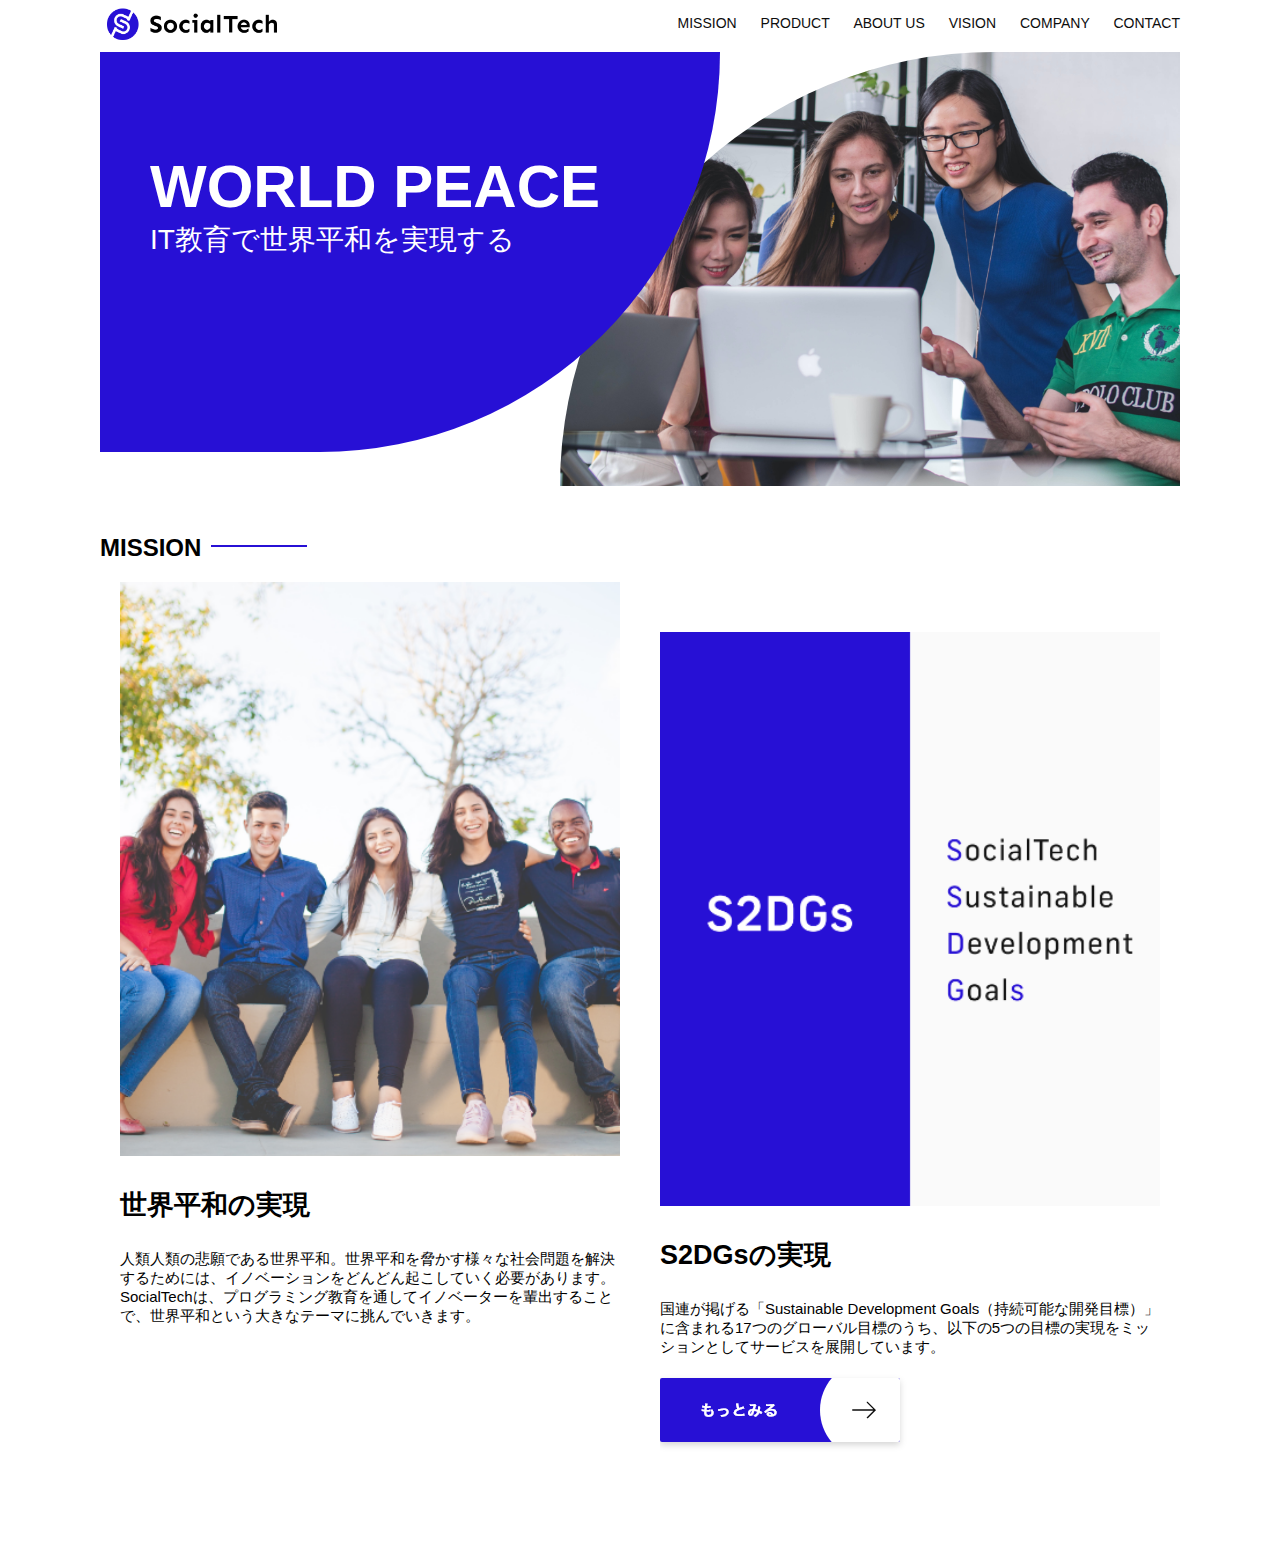
==== index.html @ fc1c9241 "added style to mission section" ====
<!DOCTYPE html>
<html>
    <head>
        <meta charset="utf-8">
        <title>SocialTech</title>
        <meta name="description" content="SocialTechはEdTech業界のリーディングカンパニーを目指します。">
        <meta name="viewport" content="width=device-width, initial-scale=1.0">
        <link rel="stylesheet" href="style.css">
    </head>
    <body>
        <header>
            <a href="index.html" id="logo"><img src="images/logo.png" alt="トップページへ戻る"></a>
            <nav id="nav-pc">
                <a href="mission.html">MISSION</a>
                <a href="product.html">PRODUCT</a>
                <a href="index.html#aboutus">ABOUT US</a>
                <a href="index.html#vision">VISION</a>
                <a href="index.html#company">COMPANY</a>
                <a href="index.html#contact">CONTACT</a>
            </nav>
        </header>
        <main>
            <article>
                <section id="main-visual">
                    <div id="main-message">
                        <h1>WORLD PEACE</h1>
                        <p>IT教育で世界平和を実現する</p>
                    </div>
                    <img src="images/index/index-main.png" alt="PCの周りに集まる多国籍の仲間たち">
                </section>
                <section id="mission">
                    <h2 class="index-h2">MISSION</h2>
                    <div id="mission-flex">
                        <div>
                            <img id="mission-photo" src="images/index/index-mission.png" alt="野外のベンチで写真を撮影する多国籍の仲間たち">
                            <h3>世界平和の実現</h3>
                            <p>
                                人類人類の悲願である世界平和。世界平和を脅かす様々な社会問題を解決するためには、イノベーションをどんどん起こしていく必要があります。SocialTechは、プログラミング教育を通してイノベーターを輩出することで、世界平和という大きなテーマに挑んでいきます。
                            </p>
                        </div>
                        <div>
                            <img id="s2dgs" src="images/index/s2dgs.png" alt="S2DGs">
                            <h3>S2DGsの実現</h3>
                            <p>国連が掲げる「Sustainable Development Goals（持続可能な開発目標）」に含まれる17つのグローバル目標のうち、以下の5つの目標の実現をミッションとしてサービスを展開しています。</p>
                            <a href="mission.html">
                                <img src="images/button-more.png" alt="もっとみる">
                            </a>
                        </div>
                    </div>
                </section>
            </article>
        </main>
    </body>
</html>
---- style.css ----
/* 共通スタイル */

body {
    font-family: "Source Sans Pro", "Hiragino Kaku Gothic ProN", Meiryo, Arial, sans-serif;
}

p {
    font-size: 15px;
}

/* PC用スタイル */
/* 横幅 */
body {
    max-width: 1080px;
    min-width: 960px;
    margin: 0 auto 0 auto;
}

header {
    display: flex;
    justify-content: space-between;
}

/* ナビゲーションのレイアウト */
#nav-pc {
    text-align: right;
    font-size: 14px;
    padding-top: 15px;
}

/* ナビゲーションリンクの装飾設定 */
#nav-pc > a {
    text-decoration: none;
    margin-left: 20px;
}

#nav-pc > a:link {
    color: #0d0d0d;
}

#nav-pc > a:visited {
    color: #0d0d0d;
}

#nav-pc > a:hover {
    color: #0d0d0d;
    text-decoration: underline;
}

#nav-pc > a:active {
    color: #0d0d0d;
}

#main-visual {
    position: relative;
    height: 400px;
}

#main-message {
    position: absolute;
    top: 0;
    left: 0;
    background-color: #2710d5;
    color: #ffffff;
    border-radius: 0 0 476px 0;
    max-width: 620px;
    height: 100%;
    width: 100%;
    z-index: 11;
}

#main-message > h1 {
    font-size: 60px;
    font-weight: bold;
    margin: 100px 0 0 50px;
}

#main-message > p {
    font-size: 28px;
    margin: 0 0 0 50px;
}

#main-visual img {
    max-width: 620px;
    border-radius: 476px 0 0 0;
    position: absolute;
    top: 0;
    right: 0;
    z-index: 10;
}

h2 {
    margin: 40px 0 0 0;
}

h2::after {
    content: url("images/line.png");
    margin-left: 10px;
}

h3 {
    font-size: 27px;
}

#mission {
    margin: 80px auto 80px auto;
    width: 100%;
}

#mission-flex {
    width: 100%;
    display: flex;
}

#mission-flex > div {
    width: 50%;
    margin: 20px;
}

#mission-photo {
    width: 100%;
}

#s2dgs {
    margin-top: 50px;
    width: 100%;
}
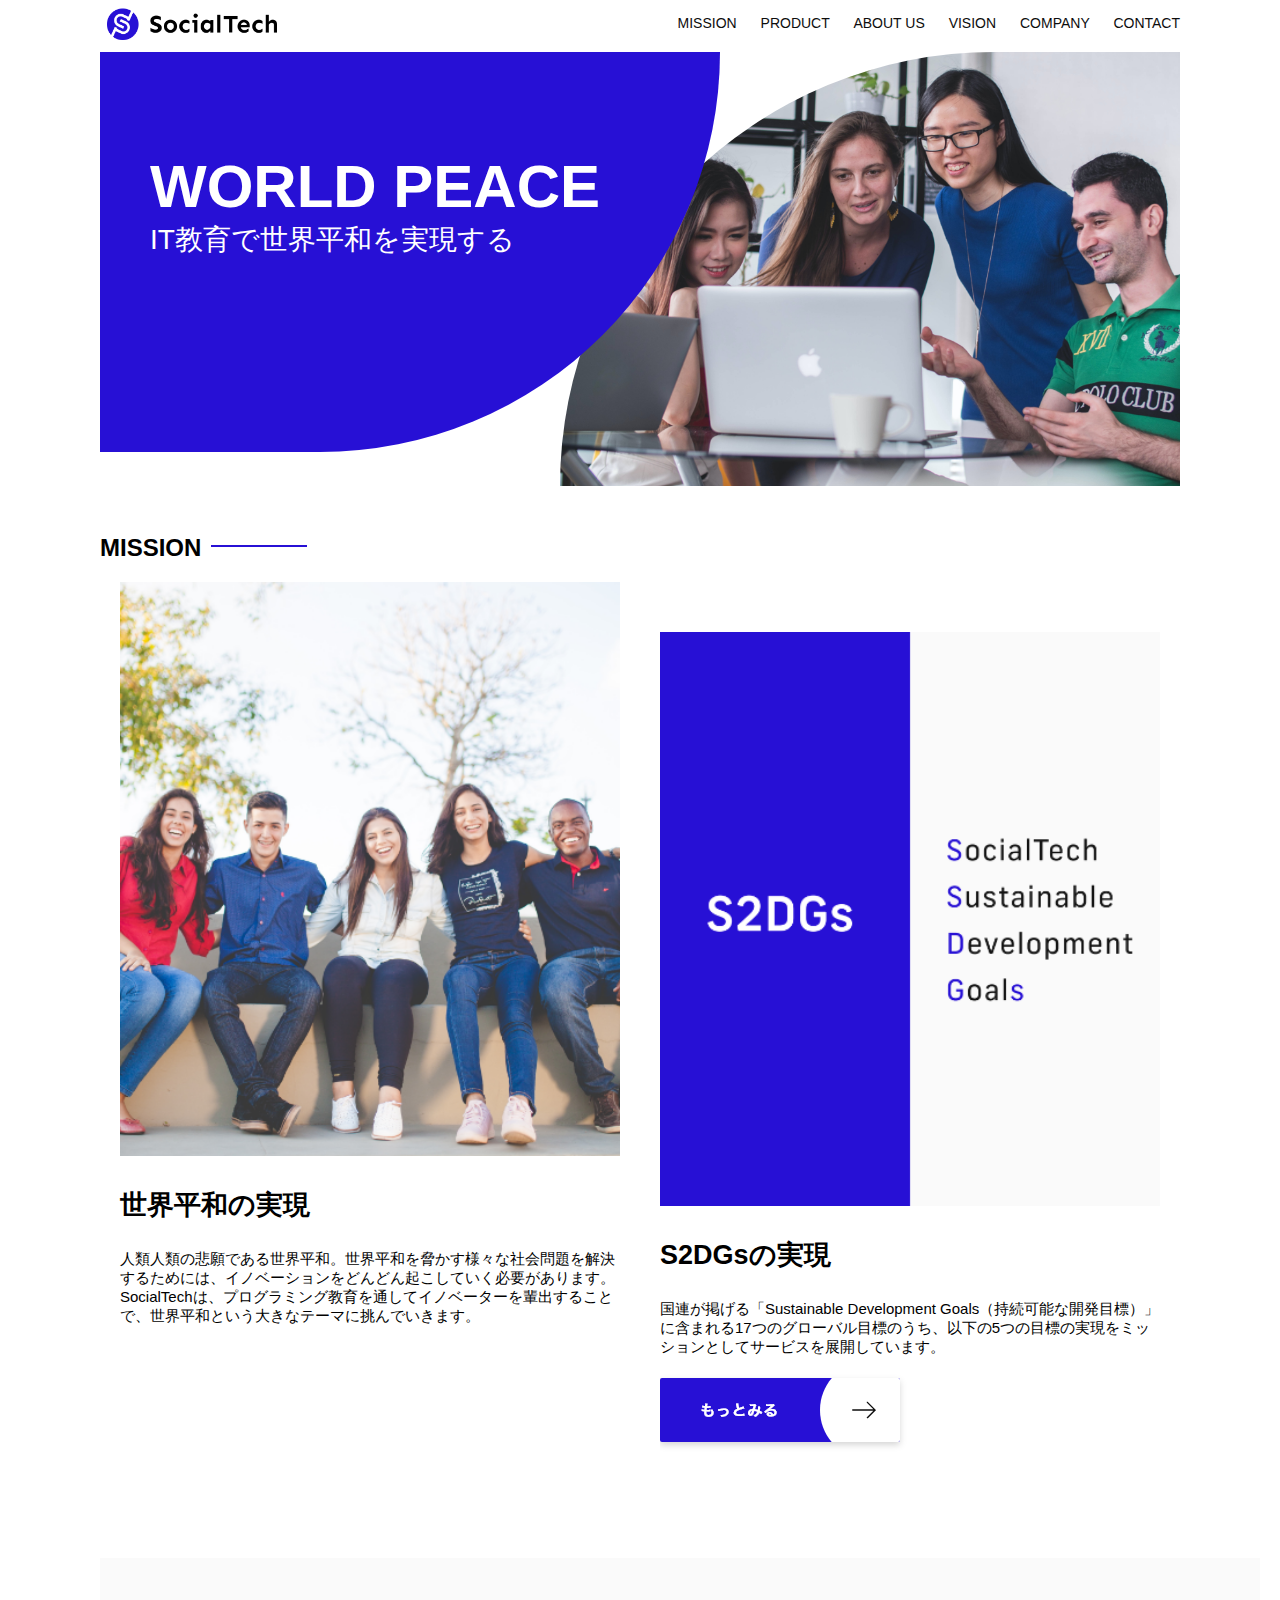
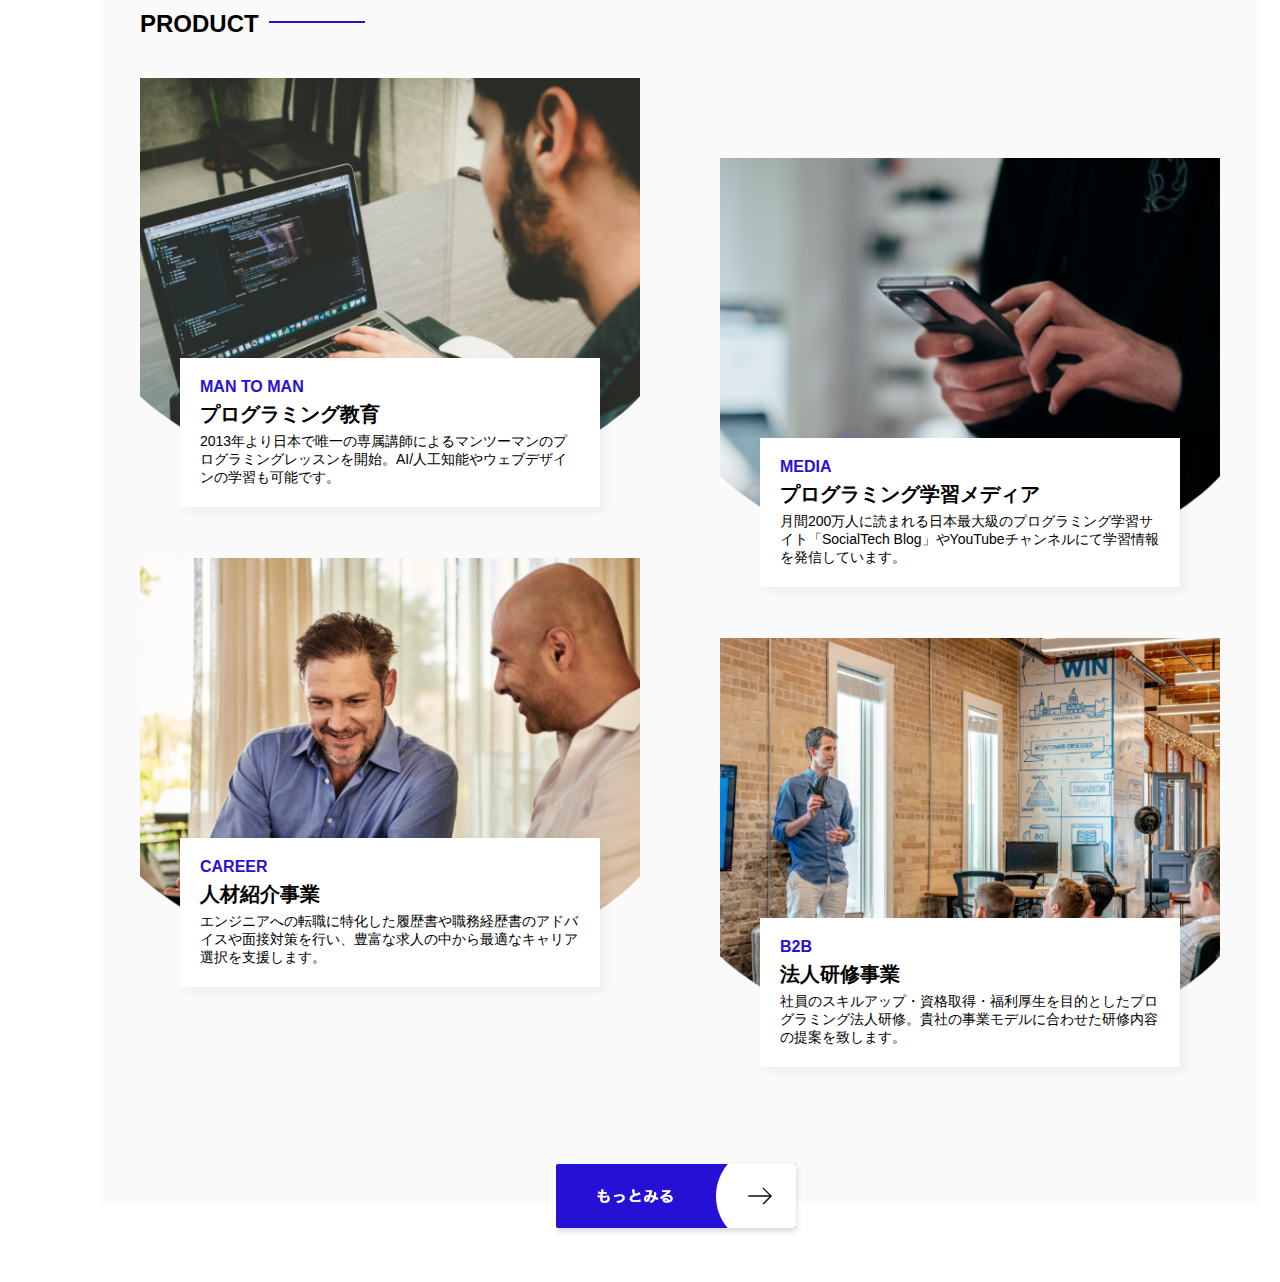
==== commit 95d98d6c: "styled index product section" ====
--- a/index.html
+++ b/index.html
@@ -48,6 +48,52 @@
                         </div>
                     </div>
                 </section>
+                <section id="product">
+                    <h2 class="index-h2">PRODUCT</h2>
+                    <div>
+                        <div id="product-left">
+                            <div>
+                                <img src="images/index/index-mantoman.png" alt="PCでコードを書く男性" class="product-photo">
+                                <div class="product-explain">
+                                    <span>MAN TO MAN</span>
+                                    <h3>プログラミング教育</h3>
+                                    <p>2013年より日本で唯一の専属講師によるマンツーマンのプログラミングレッスンを開始。AI/人工知能やウェブデザインの学習も可能です。</p>
+                                </div>
+                            </div>
+                            <div>
+                                <img src="images/index/index-career.png" alt="笑顔で話し合う2人の男性" class="product-photo">
+                                <div class="product-explain">
+                                    <span>CAREER</span>
+                                    <h3>人材紹介事業</h3>
+                                    <p>エンジニアへの転職に特化した履歴書や職務経歴書のアドバイスや面接対策を行い、豊富な求人の中から最適なキャリア選択を支援します。</p>
+                                </div>
+                            </div>
+                        </div>
+                        <div id="product-right">
+                            <div>
+                                <img src="images/index/index-media.png" alt="スマートフォンを操作する人" class="product-photo">
+                                <div class="product-explain">
+                                    <span>MEDIA</span>
+                                    <h3>プログラミング学習メディア</h3>
+                                    <p>月間200万人に読まれる日本最大級のプログラミング学習サイト「SocialTech Blog」やYouTubeチャンネルにて学習情報を発信しています。</p>
+                                </div>
+                            </div>
+                            <div>
+                                <img src="images/index/index-b2b.png" alt="講演中の男性とそれを聞く人々" class="product-photo">
+                                <div class="product-explain">
+                                    <span>B2B</span>
+                                    <h3>法人研修事業</h3>
+                                    <p>社員のスキルアップ・資格取得・福利厚生を目的としたプログラミング法人研修。貴社の事業モデルに合わせた研修内容の提案を致します。</p>
+                                </div>
+                            </div>
+                        </div>
+                    </div>
+                    <div>
+                        <a href="product.html" id="product-more">
+                            <img src="images/button-more.png" alt="もっとみる">
+                        </a>
+                    </div>
+                </section>
             </article>
         </main>
     </body>
--- a/style.css
+++ b/style.css
@@ -124,4 +124,75 @@
 #s2dgs {
     margin-top: 50px;
     width: 100%;
+}
+
+/* プロダクト */
+#product {
+    background-color: #fafafa;
+    width: 100%;
+    margin: 80px 0 80px 0;
+    padding: 10px 40px 0px 40px;
+}
+
+#product > div {
+    margin-top: 40px;
+    display: flex;
+}
+
+#product-left {
+    width: 50%;
+    margin-right: 20px;
+}
+
+#product-right {
+    width: 50%;
+    margin-left: 20px;
+    margin-top: 80px;
+}
+
+#product-left > div {
+    position: relative;
+    height: 480px;
+    margin-right: 20px;
+}
+
+#product-right > div {
+    position: relative;
+    height: 480px;
+    margin-left: 20px;
+}
+
+.product-photo {
+    width: 100%;
+}
+
+.product-explain {
+    background-color: #ffffff;
+    position: absolute;
+    left: 0;
+    top: 280px;
+    margin: 0 40px 0 40px;
+    padding: 20px;
+    box-shadow: 5px 5px 10px rgba(0, 0, 0, 0.05);
+}
+
+.product-explain > span {
+    color: #2710d5;
+    font-weight: bold;
+    font-size: 16px;
+    margin: 0;
+}
+
+.product-explain > h3 {
+    font-size: 20px;
+    margin: 5px 0 5px 0;
+}
+
+.product-explain > p {
+    font-size: 14px;
+    margin: 0;
+}
+
+#product-more {
+    margin: 0 auto -42px auto;
 }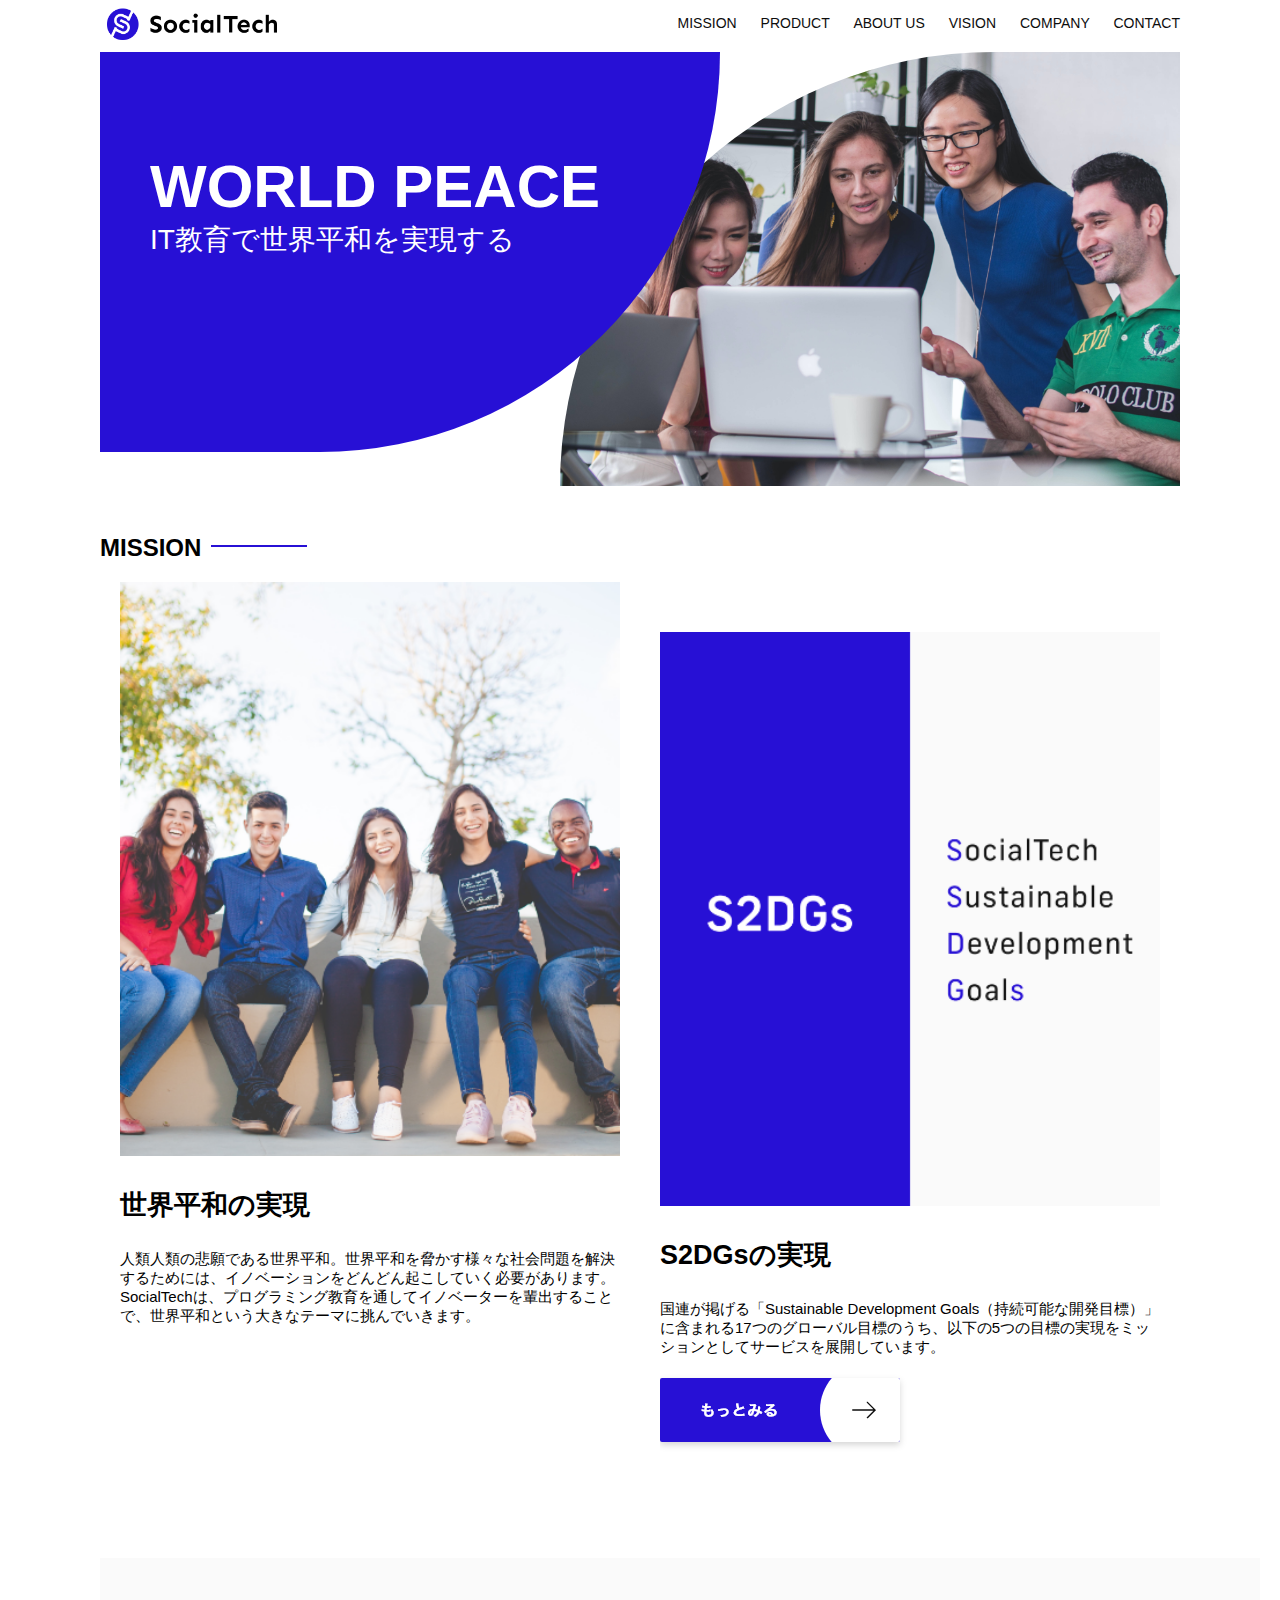
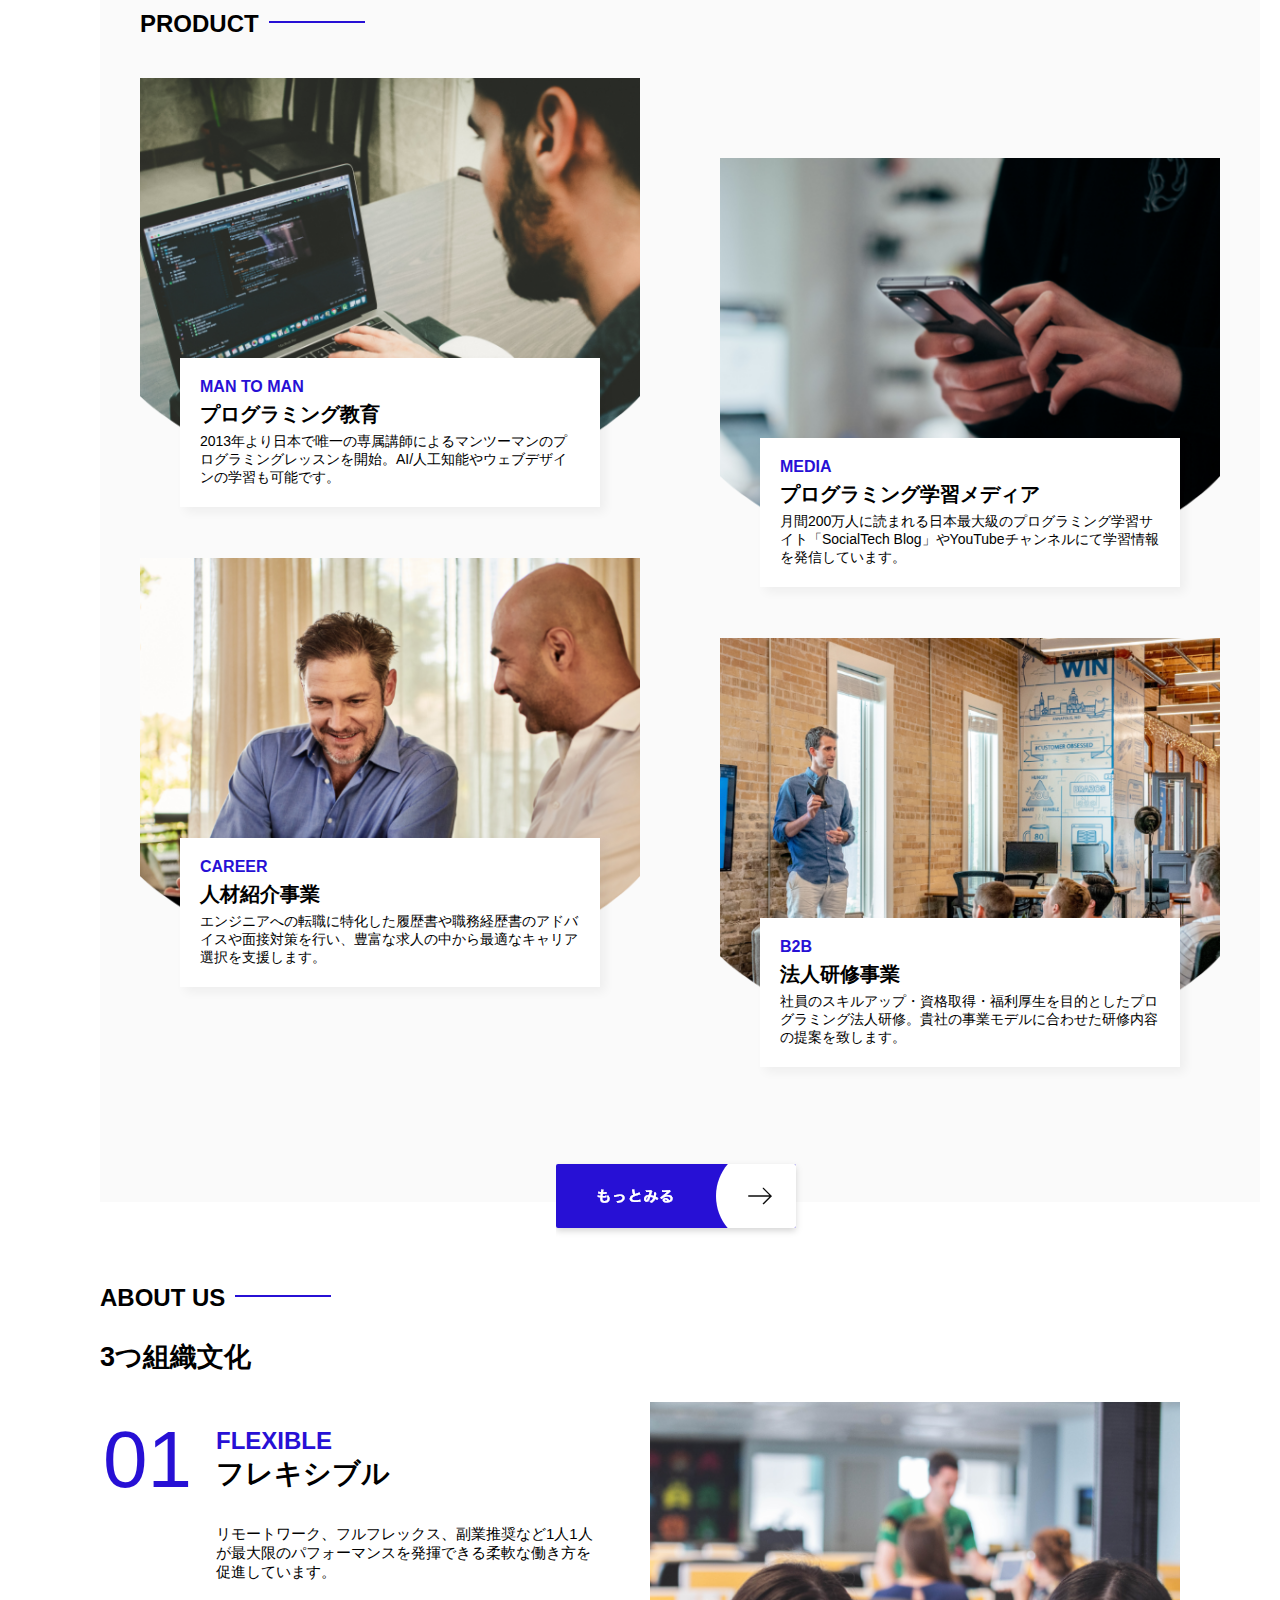
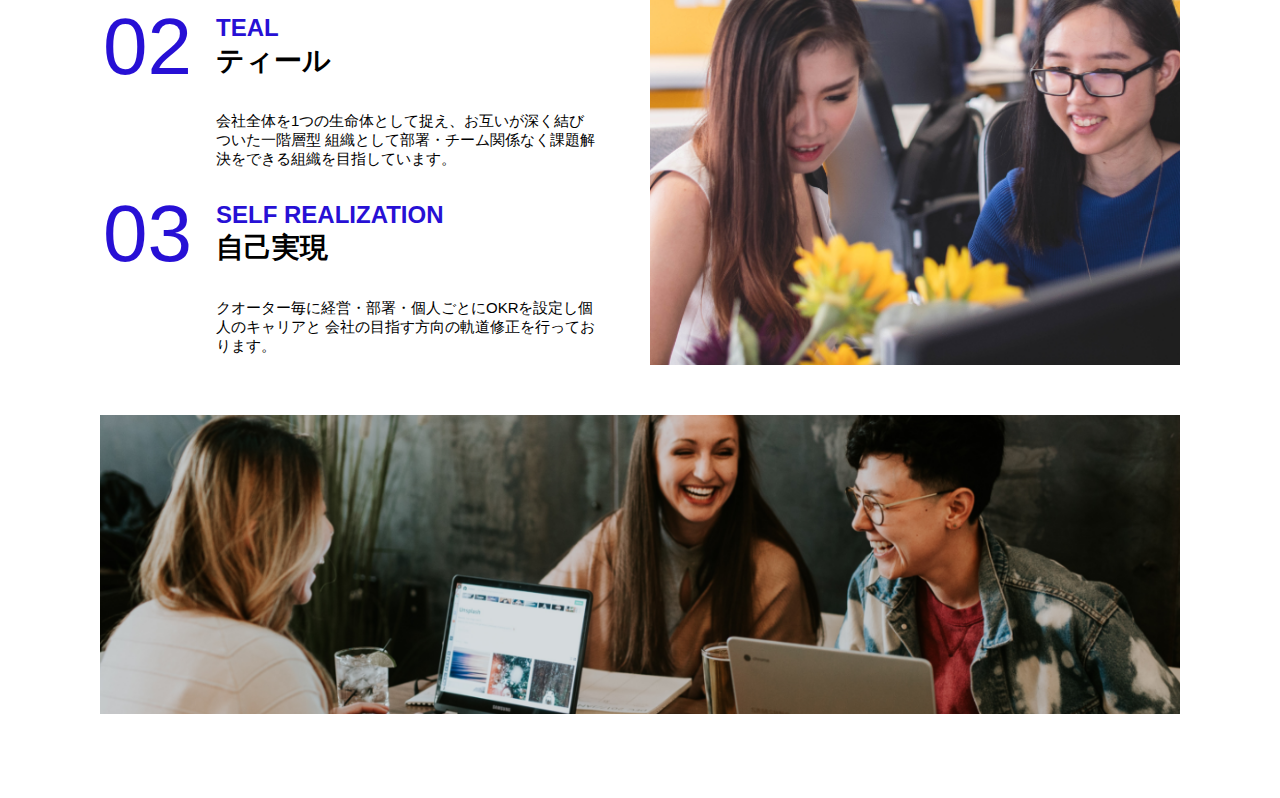
==== commit be2ce9b5: "added and styled aboutus section" ====
--- a/index.html
+++ b/index.html
@@ -94,6 +94,76 @@
                         </a>
                     </div>
                 </section>
+                <!--ABOUT US-->
+                <section id="aboutus">
+                    <h2 class="index-h2">ABOUT US</h2>
+                    <h3>3つ組織文化</h3>
+                    <div>
+                        <table class="culture-table">
+                            <tr>
+                                <td>
+                                    <span class="culture-num">01</span>
+                                </td>
+                                <td>
+                                    <span class="culture-en">FLEXIBLE</span>
+                                    <span class="culture-jp">フレキシブル</span>
+                                </td>
+                            </tr>
+                            <tr>
+                                <td>
+                                    <!--空のセル-->
+                                </td>
+                                <td>
+                                    <p class="culture-description">
+                                        リモートワーク、フルフレックス、副業推奨など1人1人が最大限のパフォーマンスを発揮できる柔軟な働き方を促進しています。
+                                    </p>
+                                </td>
+                            </tr>
+                            <tr>
+                                <td>
+                                    <span class="culture-num">02</span>
+                                </td>
+                                <td>
+                                    <span class="culture-en">TEAL</span>
+                                    <span class="culture-jp">ティール</span>
+                                </td>
+                            </tr>
+                            <tr>
+                                <td>
+                                    <!--空のセル-->
+                                </td>
+                                <td>
+                                    <p class="culture-description">
+                                        会社全体を1つの生命体として捉え、お互いが深く結びついた一階層型
+                                        組織として部署・チーム関係なく課題解決をできる組織を目指しています。
+                                    </p>
+                                </td>
+                            </tr>
+                            <tr>
+                                <td>
+                                    <span class="culture-num">03</span>
+                                </td>
+                                <td>
+                                    <span class="culture-en">SELF REALIZATION</span>
+                                    <span class="culture-jp">自己実現</span>
+                                </td>
+                            </tr>
+                            <tr>
+                                <td>
+                                    <!--空のセル-->
+                                </td>
+                                <td>
+                                    <p class="culture-description">
+                                        クオーター毎に経営・部署・個人ごとにOKRを設定し個人のキャリアと
+                                        会社の目指す方向の軌道修正を行っております。
+                                    </p>
+                                </td>
+                            </tr>
+                        </table>
+                        <img src="images/index/index-aboutus1.png" alt="笑顔で話し合う2人の女性" class="culture-img">
+                    </div>
+                    <img src="images/index/index-aboutus2.png" alt="笑顔で話し合う3人の男女" class="culture-img2">
+                </section>
             </article>
         </main>
     </body>
--- a/style.css
+++ b/style.css
@@ -195,4 +195,52 @@
 
 #product-more {
     margin: 0 auto -42px auto;
+}
+
+/* ABOUT US */
+#aboutus {
+    margin: 80px auto 80px auto;
+}
+
+/* 3つの組織文化と画像を入れる枠*/
+#aboutus > div {
+    display: flex;
+}
+
+.culture-img {
+    width: 100%;
+    align-self: flex-start;
+}
+
+.culture-img2 {
+    margin-top: 50px;
+    width: 100%;
+}
+
+/* 3つの組織文化の表 */
+.culture-table {
+    max-width: 500px;
+    margin-right: 50px;
+}
+
+.culture-num {
+    font-size: 80px;
+    color: #2710d5;
+    margin: 0 20px 0 0;
+}
+
+.culture-en {
+    color: #2710d5;
+    font-weight: bold;
+    font-size: 24px;
+    display: block;
+}
+
+.culture-jp {
+    font-size: 28px;
+    font-weight: bold;
+}
+
+.culture-description {
+    margin: 0;
 }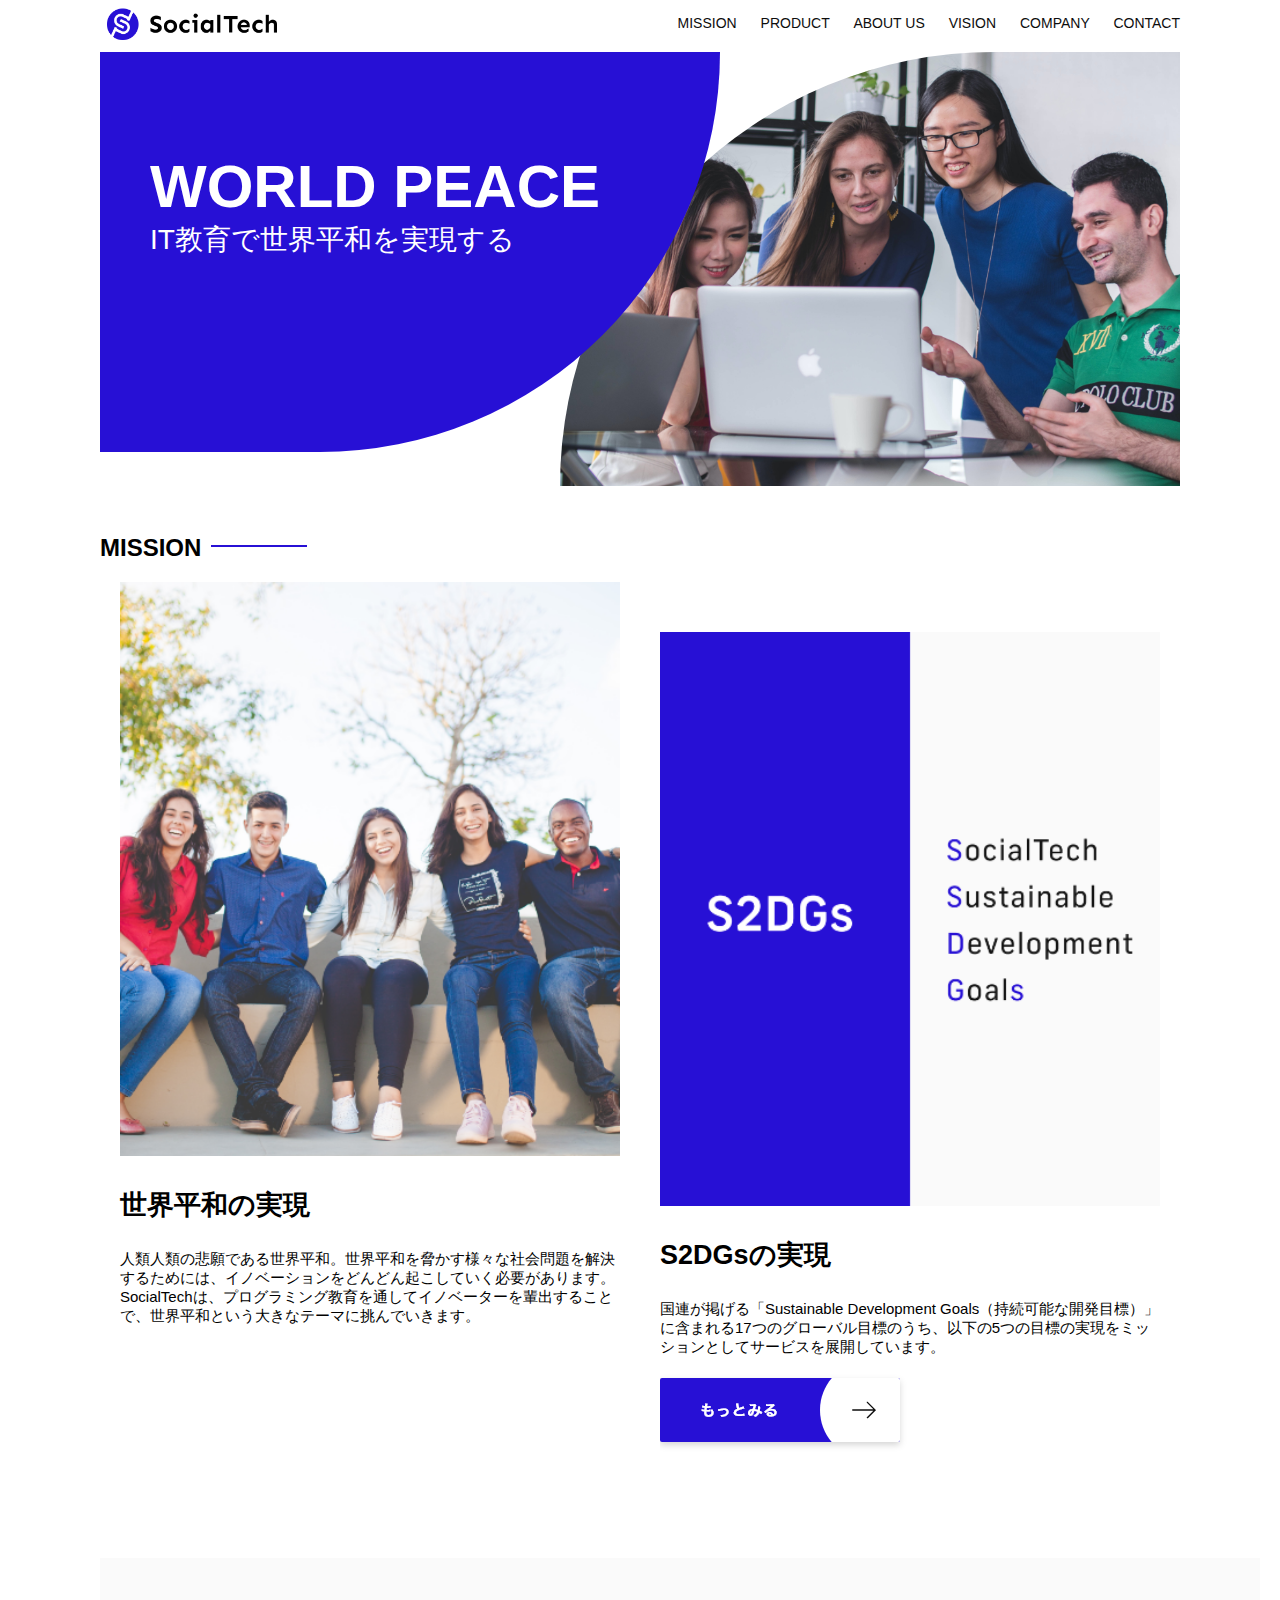
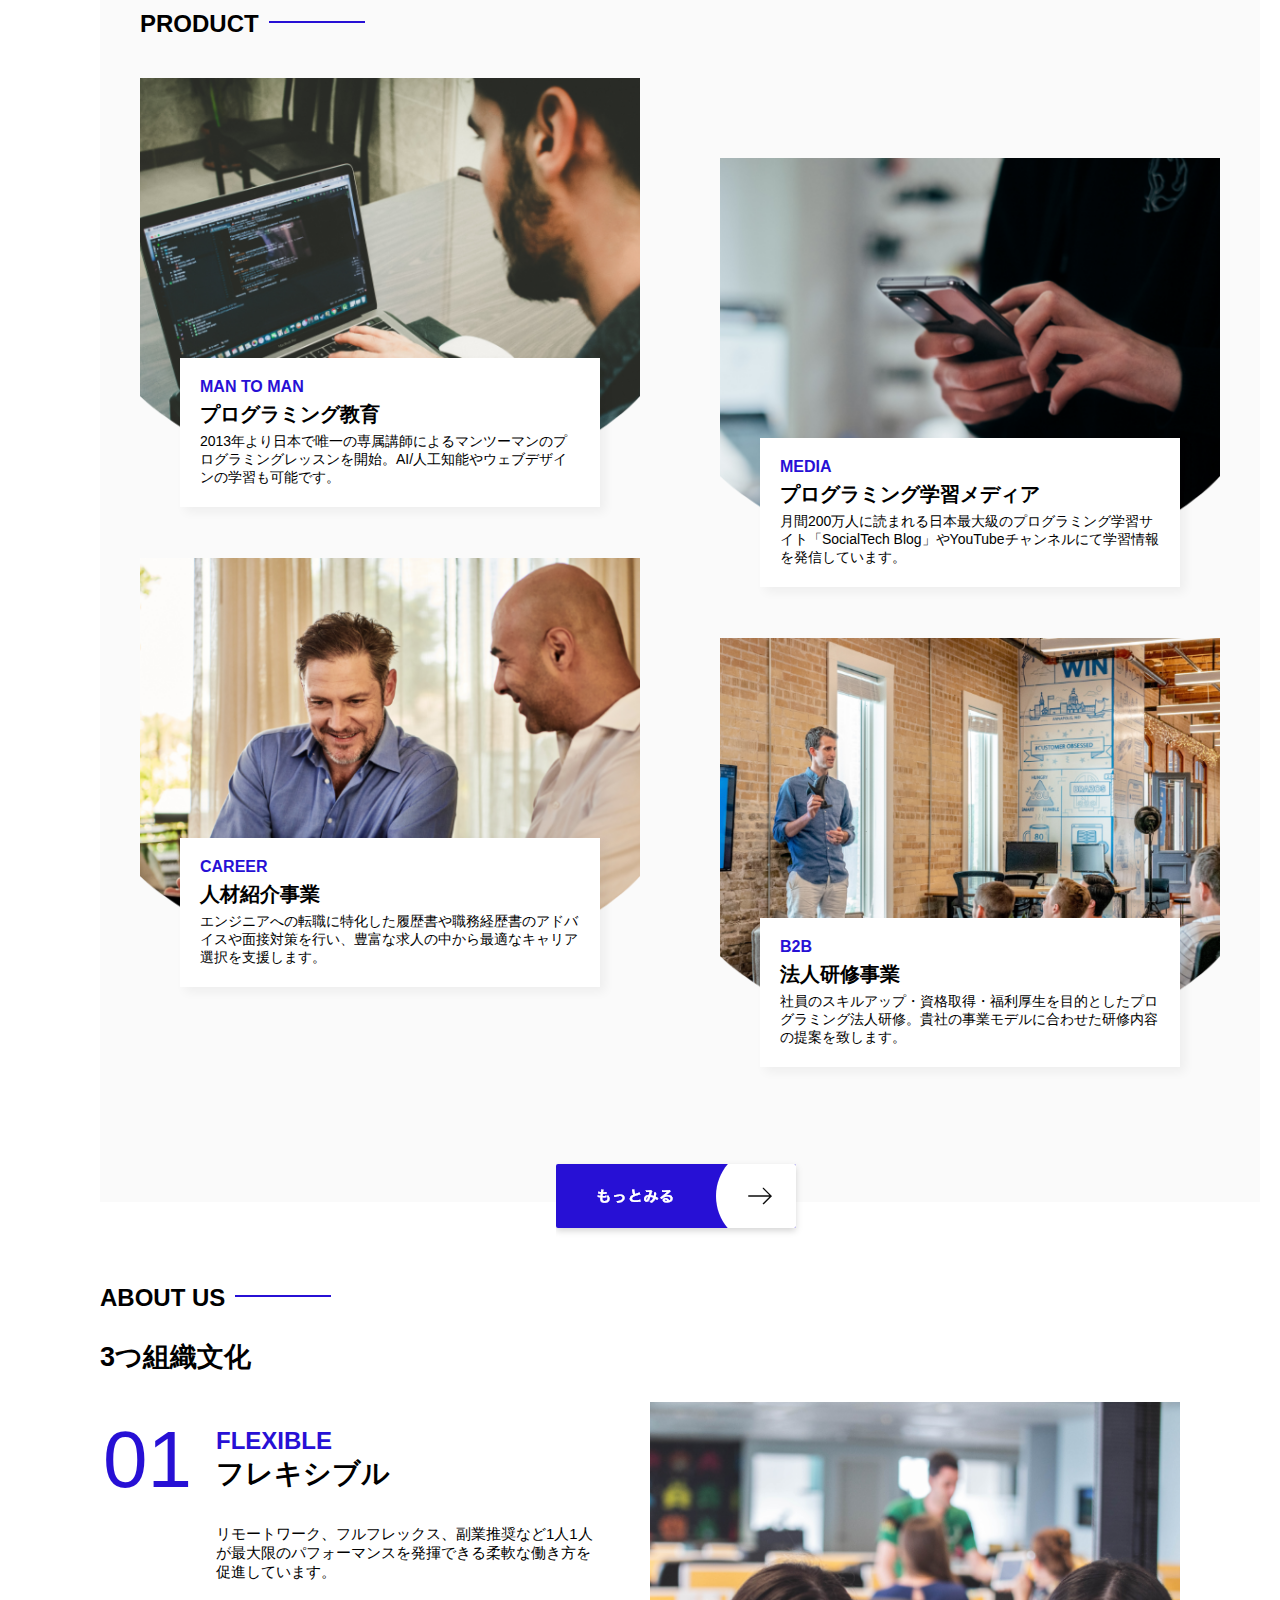
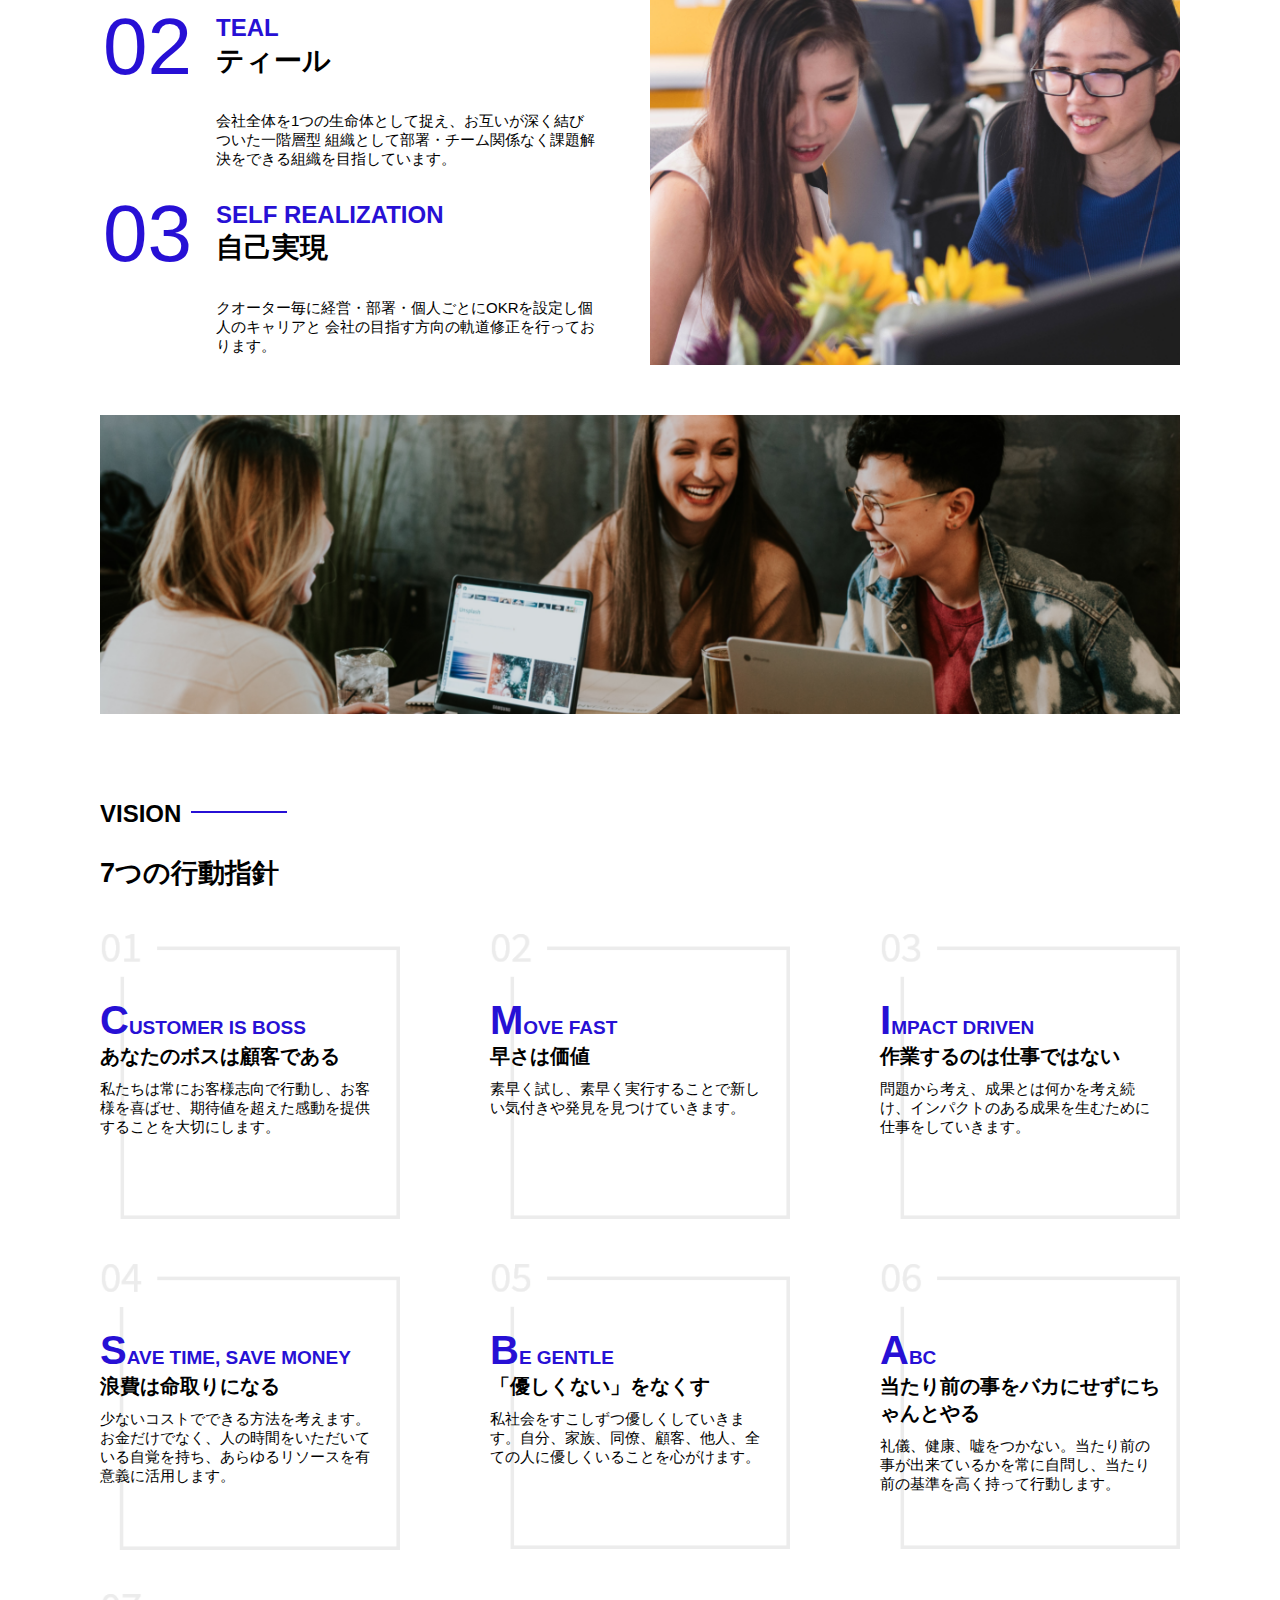
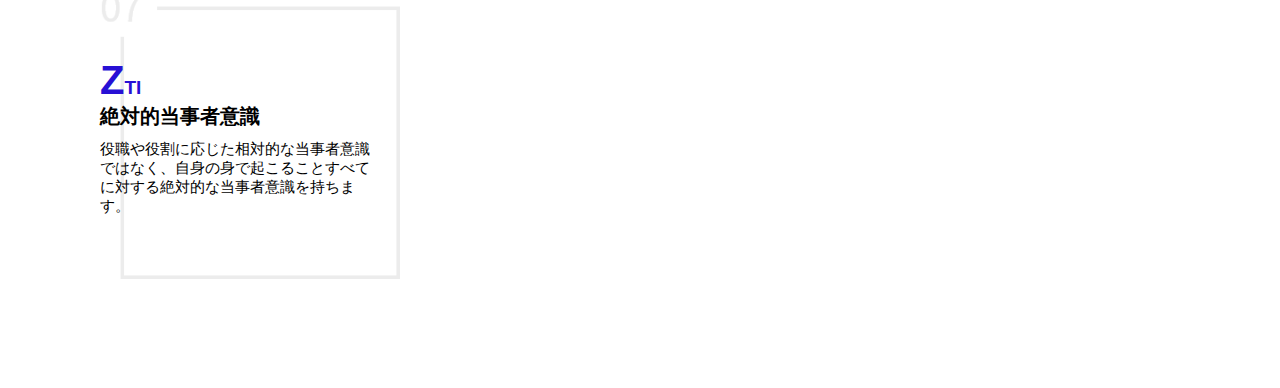
==== commit f878dec1: "added and styled vision section" ====
--- a/index.html
+++ b/index.html
@@ -164,6 +164,68 @@
                     </div>
                     <img src="images/index/index-aboutus2.png" alt="笑顔で話し合う3人の男女" class="culture-img2">
                 </section>
+                <section id="vision">
+                    <h2 class="index-h2">VISION</h2>
+                    <h3>7つの行動指針</h3>
+                    <div>
+                        <div class="vision-box">
+                            <img src="images/index/vision-01.png" alt="01">
+                            <span>
+                                <h4>CUSTOMER IS BOSS</h4>
+                                <h5>あなたのボスは顧客である</h5>
+                                <p>私たちは常にお客様志向で行動し、お客様を喜ばせ、期待値を超えた感動を提供することを大切にします。</p>
+                            </span>
+                        </div>
+                        <div class="vision-box">
+                            <img src="images/index/vision-02.png" alt="02">
+                            <span>
+                                <h4>MOVE FAST</h4>
+                                <h5>早さは価値</h5>
+                                <p>素早く試し、素早く実行することで新しい気付きや発見を見つけていきます。</p>
+                            </span>
+                        </div>
+                        <div class="vision-box">
+                            <img src="images/index/vision-03.png" alt="03">
+                            <span>
+                                <h4>IMPACT DRIVEN</h4>
+                                <h5>作業するのは仕事ではない</h5>
+                                <p>問題から考え、成果とは何かを考え続け、インパクトのある成果を生むために仕事をしていきます。</p>
+                            </span>
+                        </div>
+                        <div class="vision-box">
+                            <img src="images/index/vision-04.png" alt="04">
+                            <span>
+                                <h4>SAVE TIME, SAVE MONEY</h4>
+                                <h5>浪費は命取りになる</h5>
+                                <p>少ないコストでできる方法を考えます。お金だけでなく、人の時間をいただいている自覚を持ち、あらゆるリソースを有意義に活用します。</p>
+                            </span>
+                        </div>
+                        <div class="vision-box">
+                            <img src="images/index/vision-05.png" alt="05">
+                            <span>
+                                <h4>BE GENTLE</h4>
+                                <h5>「優しくない」をなくす</h5>
+                                <p>私社会をすこしずつ優しくしていきます。自分、家族、同僚、顧客、他人、全ての人に優しくいることを心がけます。</p>
+                            </span>
+                        </div>
+                        <div class="vision-box">
+                            <img src="images/index/vision-06.png" alt="06">
+                            <span>
+                                <h4>ABC</h4>
+                                <h5>当たり前の事をバカにせずにちゃんとやる</h5>
+                                <p>礼儀、健康、嘘をつかない。当たり前の事が出来ているかを常に自問し、当たり前の基準を高く持って行動します。</p>
+                            </span>
+                        </div>
+                        <div class="vision-box">
+                            <img src="images/index/vision-07.png" alt="07">
+                            <span>
+                                <h4>ZTI</h4>
+                                <h5>絶対的当事者意識</h5>
+                                <p>役職や役割に応じた相対的な当事者意識ではなく、自身の身で起こることすべてに対する絶対的な当事者意識を持ちます。</p>
+                            </span>
+                        </div>
+                    </div>
+                </section>
             </article>
         </main>
     </body>
--- a/style.css
+++ b/style.css
@@ -243,4 +243,58 @@
 
 .culture-description {
     margin: 0;
+}
+
+#vision {
+    margin: 80px auto 80px auto;
+}
+
+#vision > div {
+    width: 100%;
+    display: flex;
+    justify-content: space-between;
+    flex-wrap: wrap;
+}
+
+.vision-box {
+    width: 300px;
+    height: 300px;
+    margin-bottom: 30px;
+    position: relative;
+}
+
+.vision-box > img {
+    width: 100%;
+    height: auto;
+    position: absolute;
+    top: 0;
+    left: 0;
+    z-index: 30;
+}
+
+.vision-box > span {
+    position: absolute;
+    top: 0;
+    left: 0;
+    z-index: 31;
+    margin-right: 20px;
+}
+
+.vision-box > span > h4 {
+    color: #2710d5;
+    font-size: 19px;
+    margin: 80px 0 0 0;
+}
+
+.vision-box > span > h4::first-letter {
+    font-size: 40px;
+}
+
+.vision-box > span > h5 {
+    font-size: 20px;
+    margin: 0 0 0 0;
+}
+
+.vision-box > span > p {
+    margin: 10px 0 0 0;
 }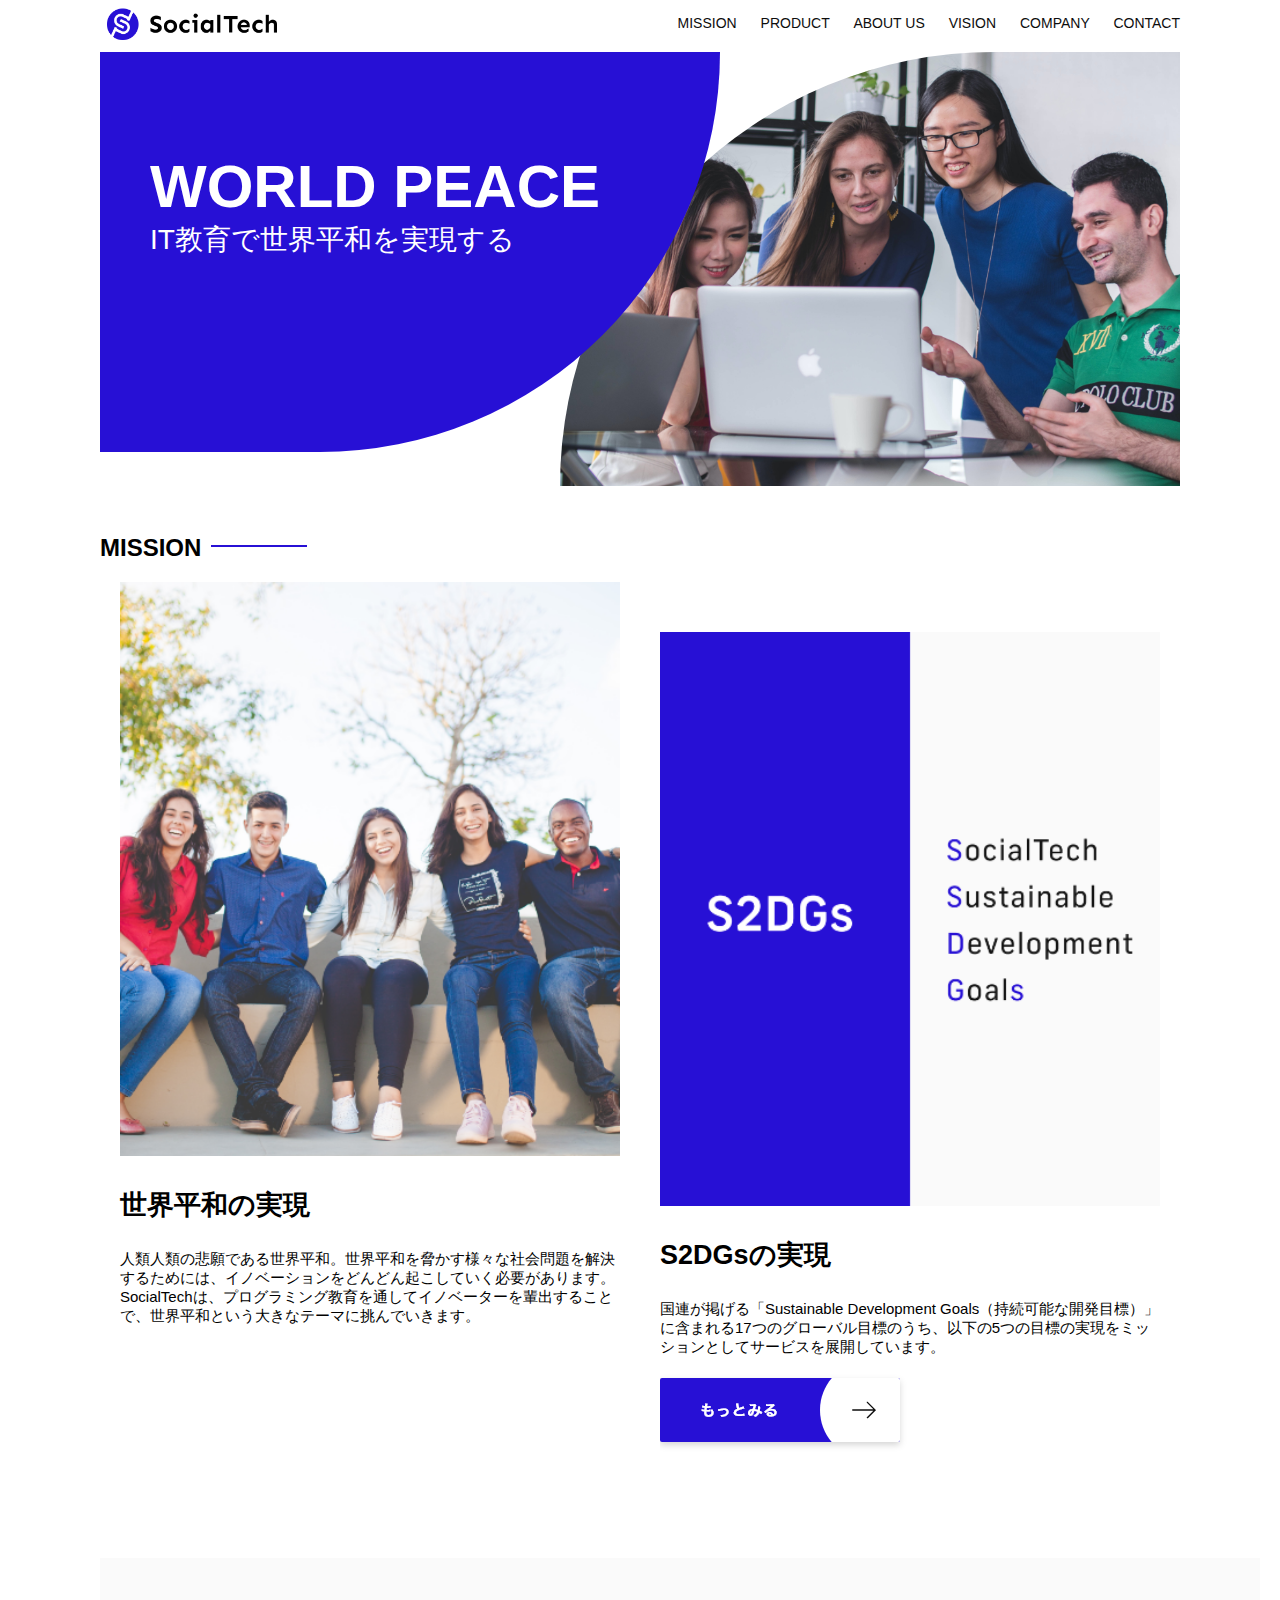
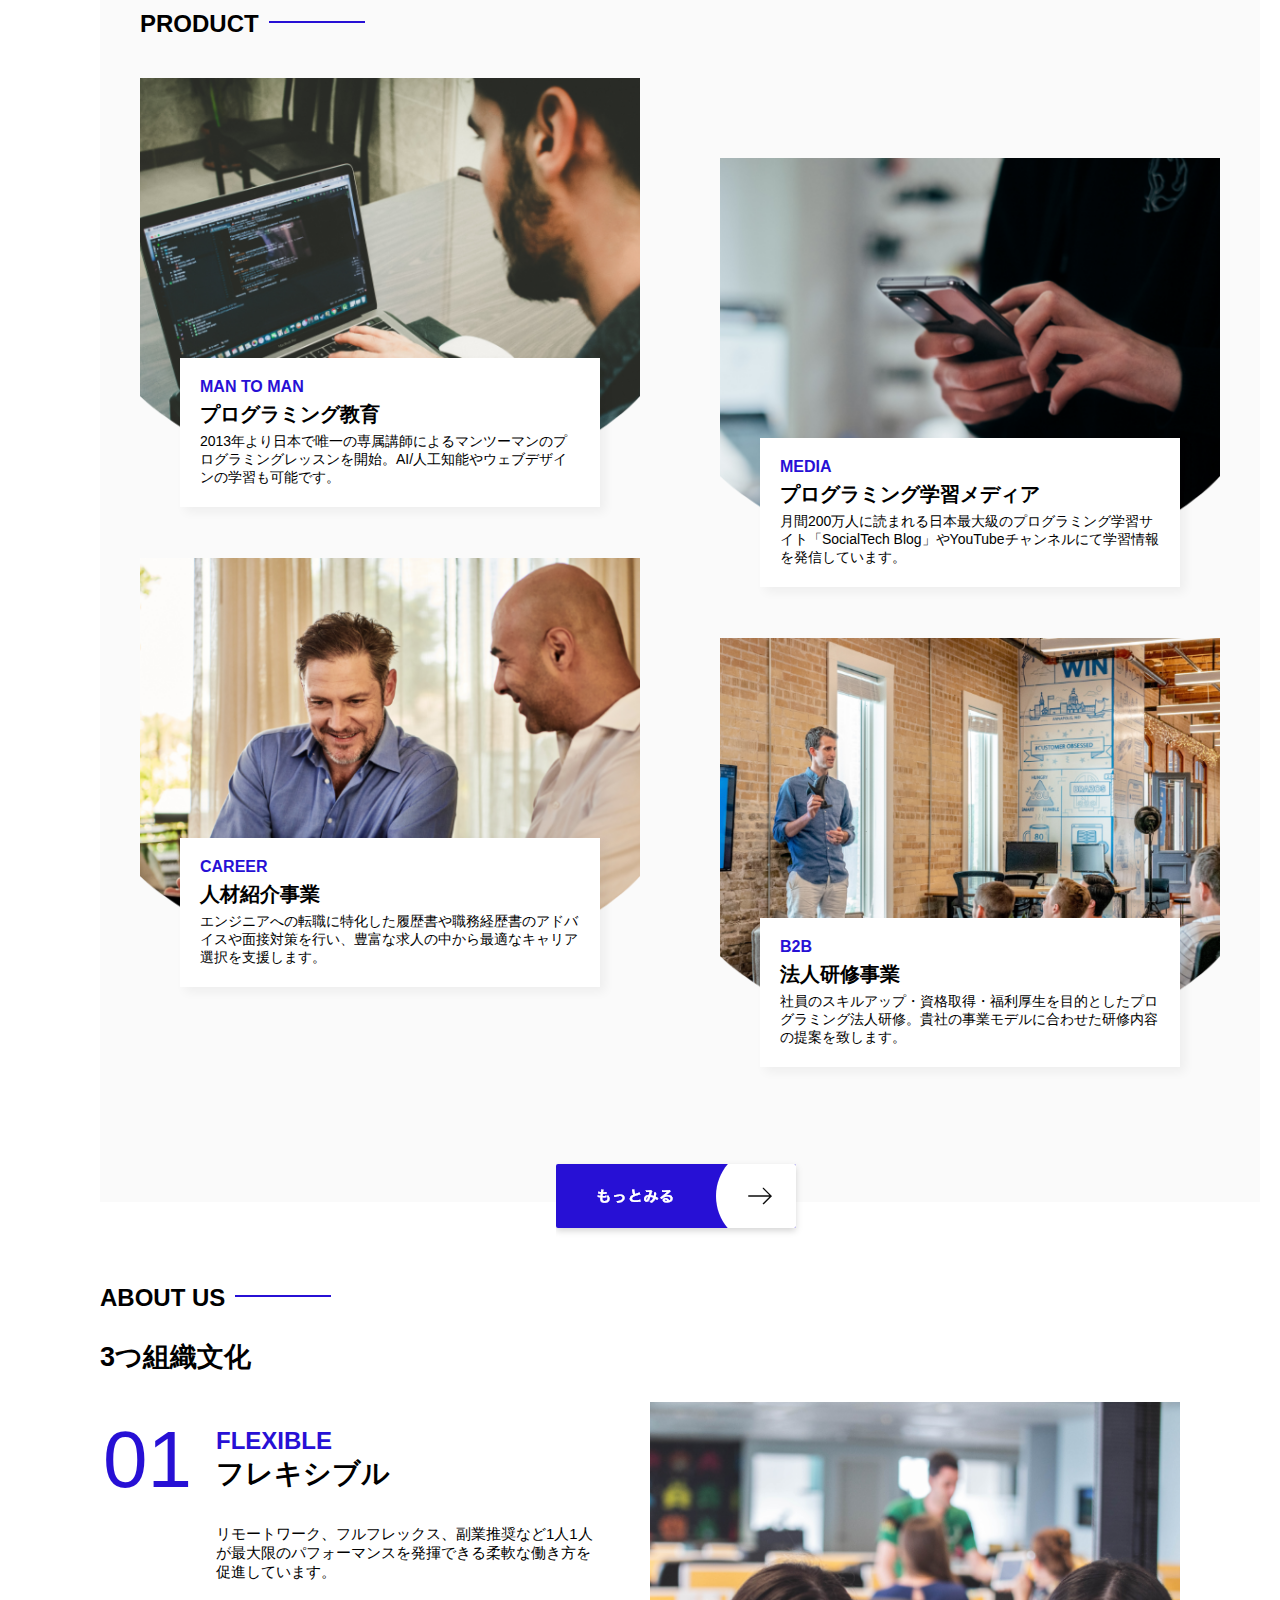
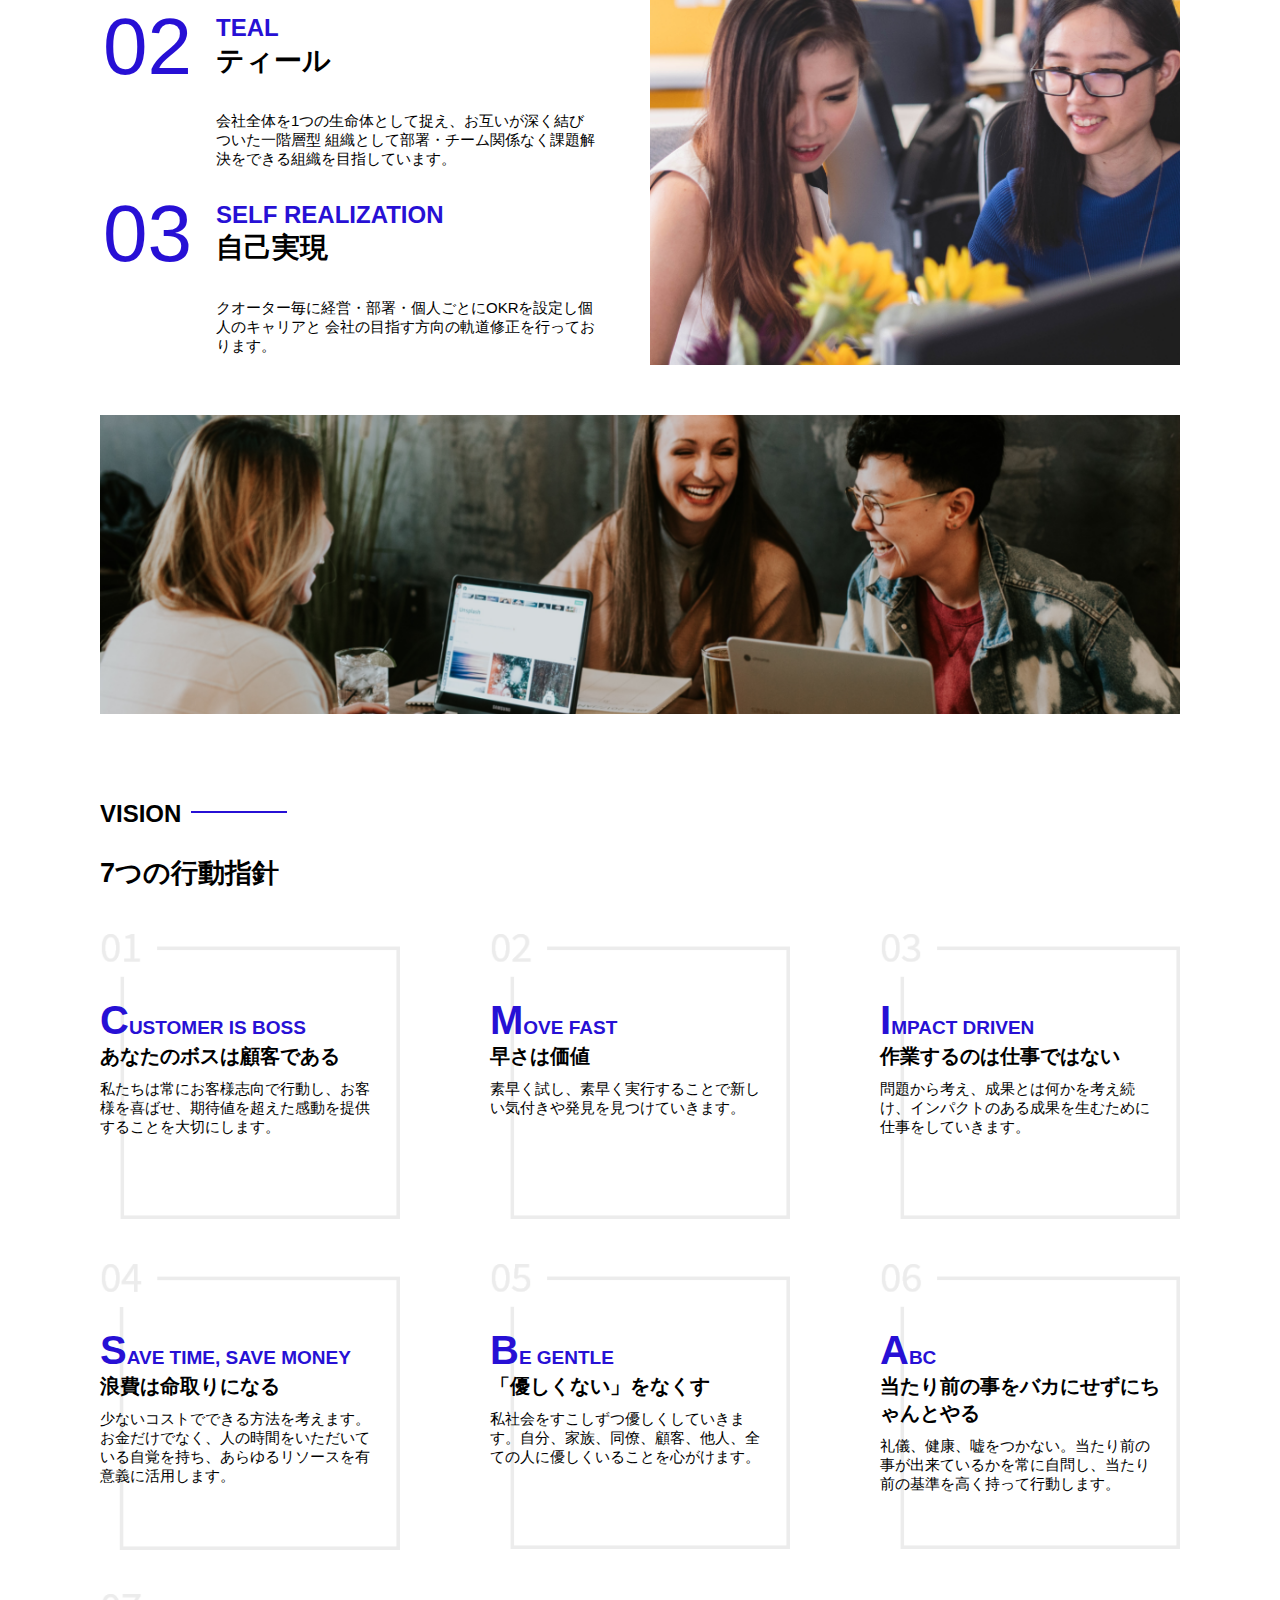
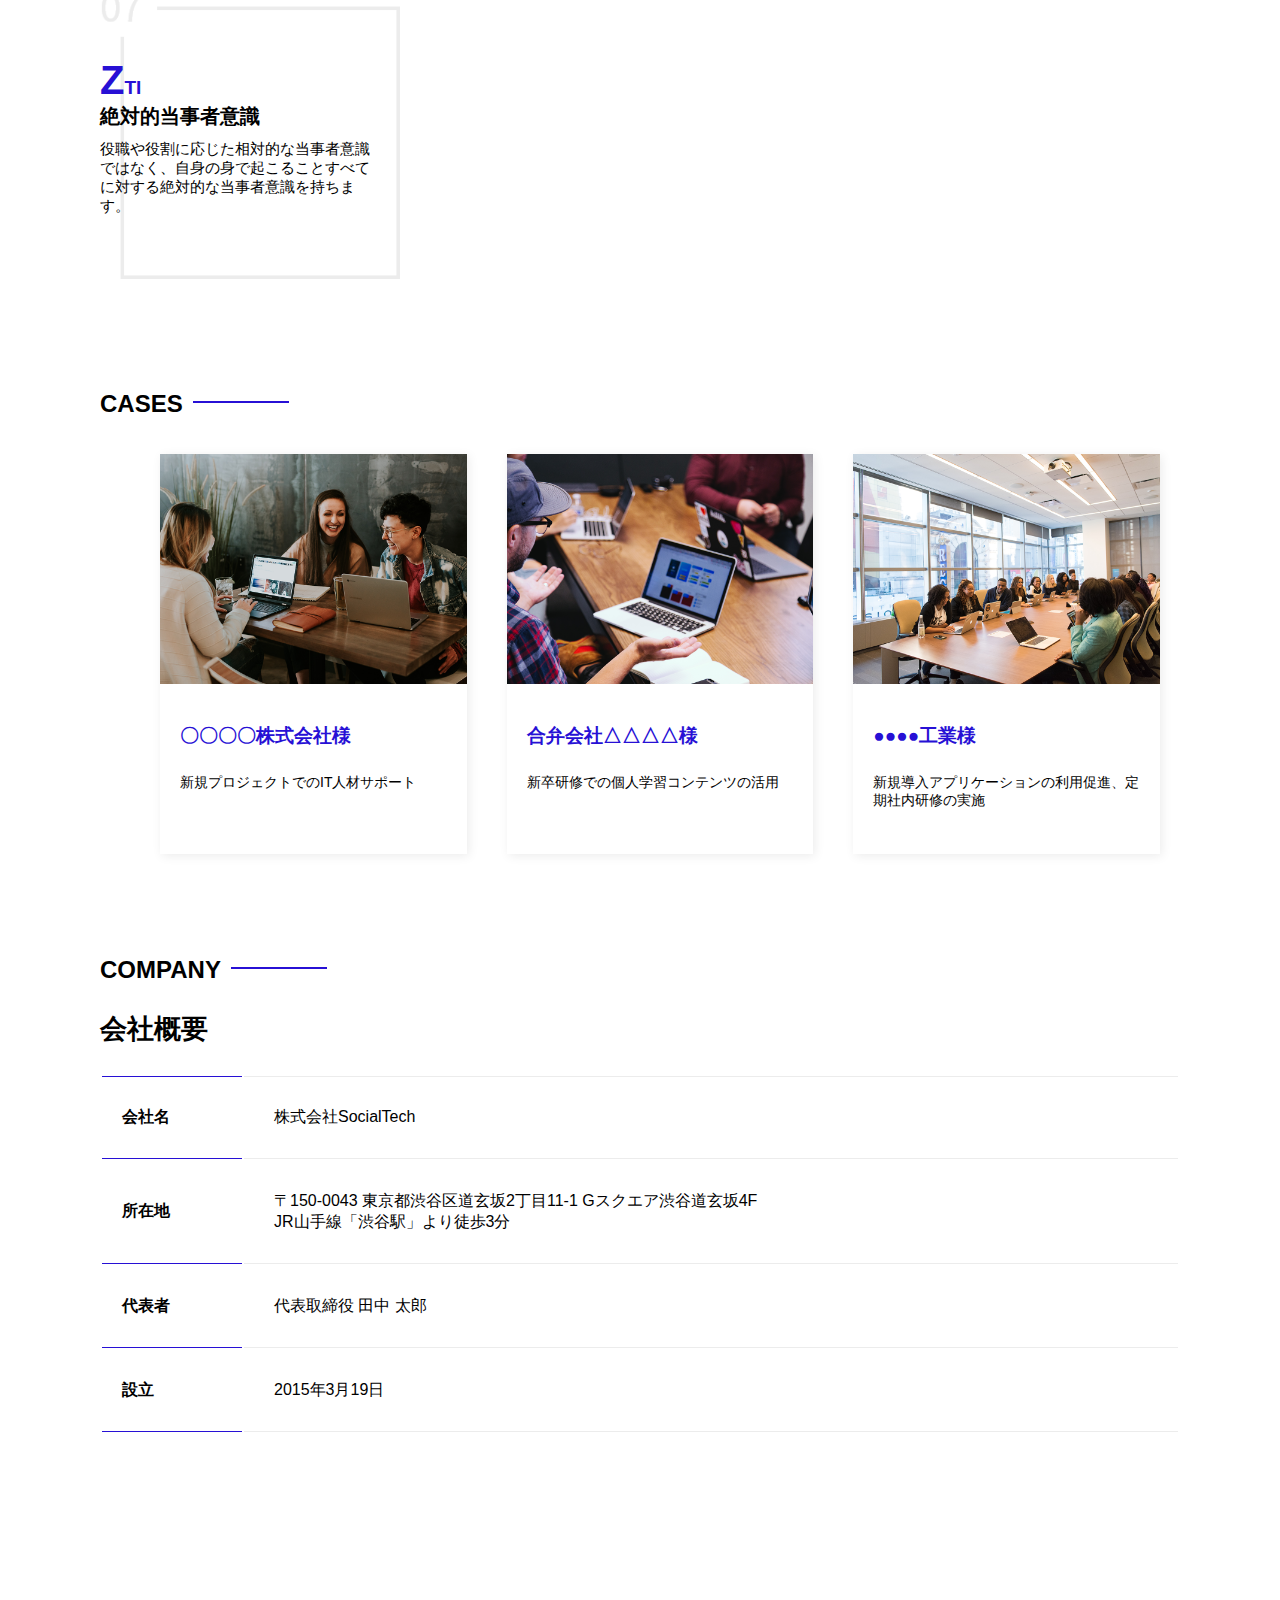
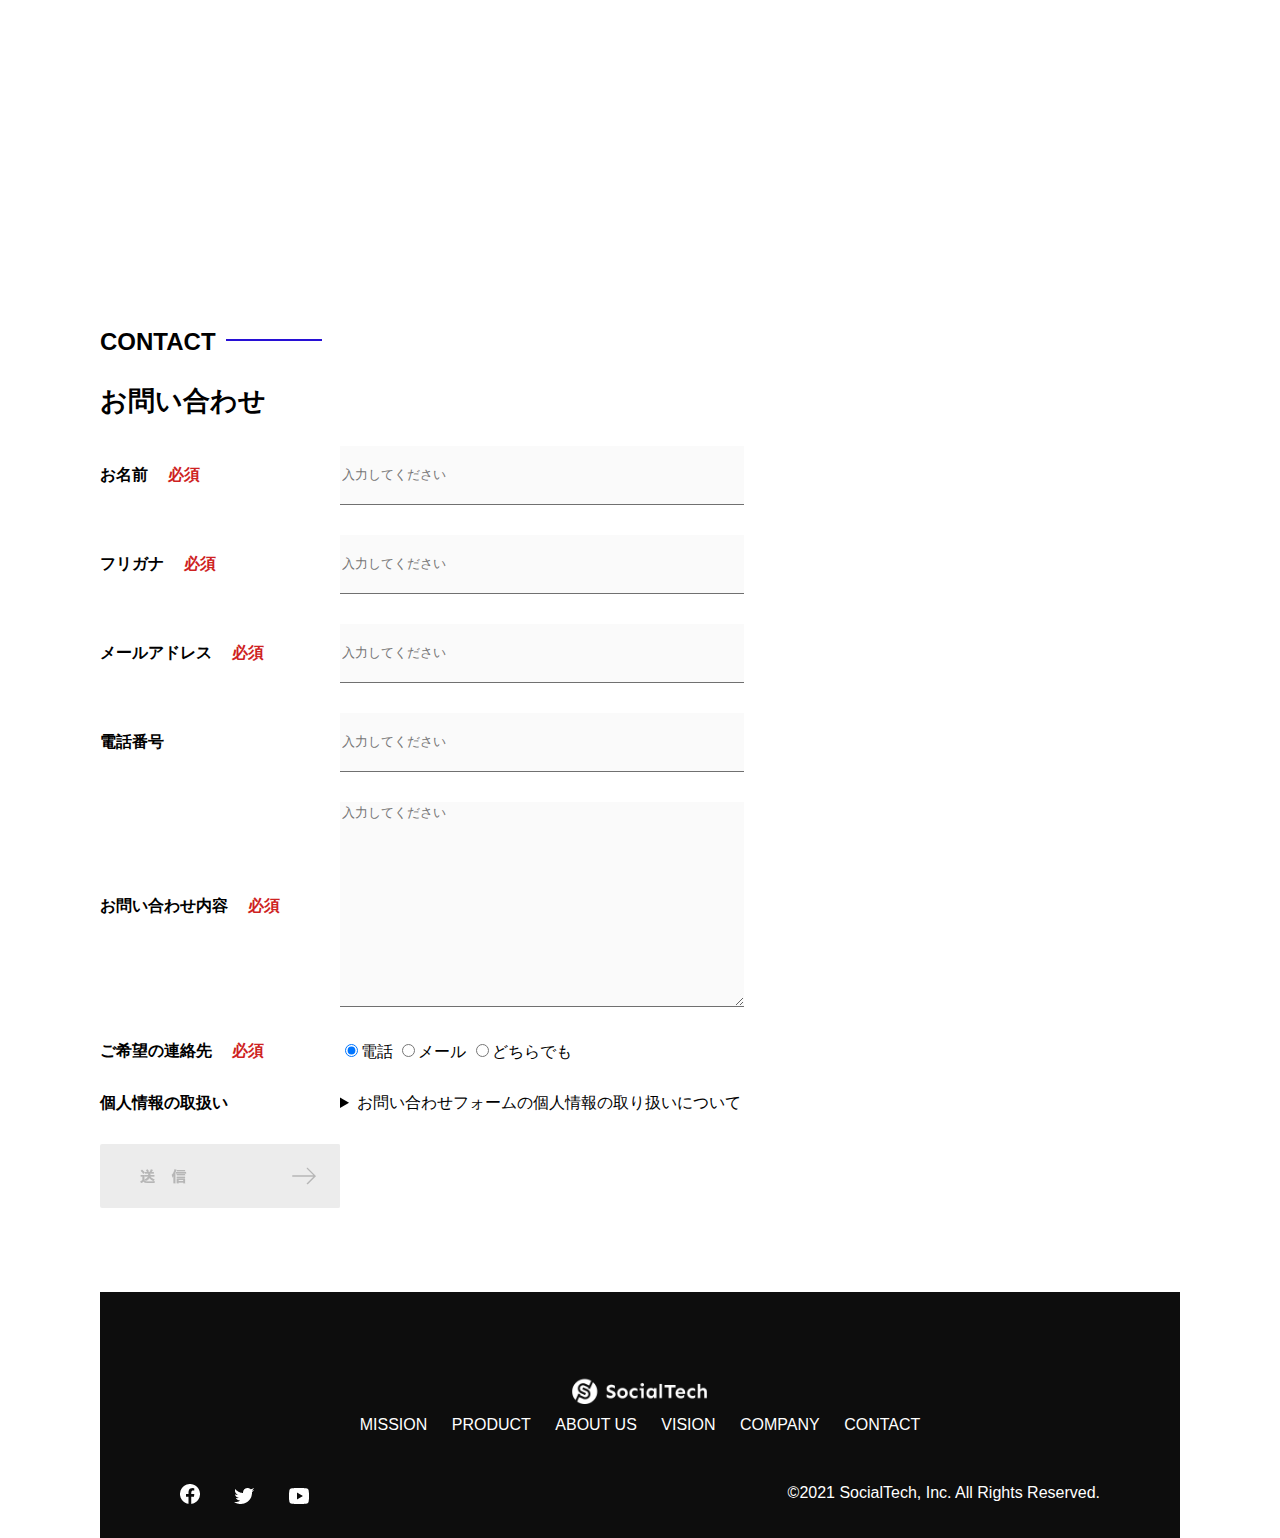
==== commit 9c0b2e3f: "added cases section" ====
--- a/index.html
+++ b/index.html
@@ -226,7 +226,173 @@
                         </div>
                     </div>
                 </section>
+                <section id="cases">
+                    <h2 class="index-h2">CASES</h2>
+                    <ul>
+                        <li class="case-card">
+                            <img src="images/index/case-1.png" alt="仲良く語り合う3人" class="case-img">
+                            <div class="case-info">
+                                <h4 class="case-name">〇〇〇〇株式会社様</h4>
+                                <p class="case-content">新規プロジェクトでのIT人材サポート</p>
+                            </div>
+                        </li>
+                        <li class="case-card">
+                            <img src="images/index/case-2.png" alt="PCでコンテンツを見る" class="case-img">
+                            <div class="case-info">
+                                <h4 class="case-name">合弁会社△△△△様</h4>
+                                <p class="case-content">新卒研修での個人学習コンテンツの活用</p>
+                            </div>
+                        </li>
+                        <li class="case-card">
+                            <img src="images/index/case-3.png" alt="社内研修中の会議室" class="case-img">
+                            <div class="case-info">
+                                <h4 class="case-name">●●●●工業様</h4>
+                                <p class="case-content">新規導入アプリケーションの利用促進、定期社内研修の実施</p>
+                            </div>
+                        </li>
+                    </ul>
+                </section>
+                <section id="company">
+                    <h2 class="index-h2">COMPANY</h2>
+                    <h3>会社概要</h3>
+                    <table id="company-table">
+                        <tr>
+                            <th class="tableheader-first">会社名</th>
+                            <td class="cell-first">株式会社SocialTech</td>
+                        </tr>
+                        <tr>
+                            <th class="tableheader">所在地</th>
+                            <td class="cell">〒150-0043 東京都渋谷区道玄坂2丁目11-1 Gスクエア渋谷道玄坂4F<br>JR山手線「渋谷駅」より徒歩3分</td>
+                        </tr>
+                        <tr>
+                            <th class="tableheader">代表者</th>
+                            <td class="cell">代表取締役 田中 太郎</td>
+                        </tr>
+                        <tr>
+                            <th class="tableheader">設立</th>
+                            <td class="cell">2015年3月19日</td>
+                        </tr>
+                    </table>
+                    <iframe src="https://www.google.com/maps/embed?pb=!1m18!1m12!1m3!1d3241.7761306151356!2d139.6961907!3d35.6578869!2m3!1f0!2f0!3f0!3m2!1i1024!2i768!4f13.1!3m3!1m2!1s0x60188b55ffeee63f%3A0x73330361de4fb84f!2z44CSMTUwLTAwNDMg5p2x5Lqs6YO95riL6LC35Yy66YGT546E5Z2C77yS5LiB55uu77yR77yR4oiSMSBHIDRm!5e0!3m2!1sja!2sjp!4v1692326841268!5m2!1sja!2sjp" width="600" height="450" style="border:0;" allowfullscreen="" loading="lazy" referrerpolicy="no-referrer-when-downgrade"></iframe>
+                </section>
+                <section id="contact">
+                    <h2 class="index-h2">CONTACT</h2>
+                    <h3>お問い合わせ</h3>
+                    <form action="https://api.staticforms.xyz/submit" method="post">
+                        <input type="text" name="honeypot" style="display:none">
+                        <input type="hidden" name="accessKey" value="cf1d9af7-e11e-44be-86ad-a47d2be4d95b">
+                        <input type="hidden" name="subject" value="Webサイトからお問い合わせがありました" />
+                        <input type="hidden" name="replyTo" value="k_miyagi@ikko.co.jp">
+                        <input type="hidden" name="redirectTo" value="">                      
+                        <div>
+                            <div class="contact-heading">
+                                <label for="" class="contact-label">お名前<span class="contact-span">必須</span></label>
+                            </div>
+                            <div>
+                                <input type="text" name="name" placeholder="入力してください" class="contact-textbox">
+                            </div>
+                        </div>
+                        <div>
+                            <div class="contact-heading">
+                                <label for="" class="contact-label">フリガナ<span class="contact-span">必須</span></label>
+                            </div>
+                            <div>
+                                <input type="text" name="hurigana" placeholder="入力してください" class="contact-textbox">
+                            </div>
+                        </div>
+                        <div>
+                            <div class="contact-heading">
+                                <label for="" class="contact-label">メールアドレス<span class="contact-span">必須</span></label>
+                            </div>
+                            <div>
+                                <input type="text" name="email" placeholder="入力してください" class="contact-textbox">
+                            </div>
+                        </div>
+                        <div>
+                            <div class="contact-heading">
+                                <label for="" class="contact-label">電話番号</label>
+                            </div>
+                            <div>
+                                <input type="text" name="tel" placeholder="入力してください" class="contact-textbox">
+                            </div>
+                        </div>
+                        <div>
+                            <div class="contact-heading">
+                                <label for="" class="contact-label">お問い合わせ内容<span class="contact-span">必須</span></label>
+                            </div>
+                            <div>
+                                <textarea class="contact-textarea" placeholder="入力してください" name="message"></textarea>
+                            </div>
+                        </div>
+                        <div>
+                            <div class="contact-heading">
+                                <label for="" class="contact-label">ご希望の連絡先<span class="contact-span">必須</span></label>
+                            </div>
+                            <div>
+                                <input type="radio" class="radiobutton" value="tel" name="contact" checked><label for="">電話</label>
+                                <input type="radio" class="radiobutton" value="mail" name="contact"><label for="">メール</label>
+                                <input type="radio" class="radiobutton" value="both" name="contact"><label for="">どちらでも</label>
+                            </div>
+                        </div>
+                            <div>
+                                <div class="contact-heading">
+                                    <label for="" class="contact-label">個人情報の取扱い</label>
+                                </div>
+                                <div>
+                                    <details>
+                                        <summary>お問い合わせフォームの個人情報の取り扱いについて</summary>
+                                        <div>
+                                            <span>１．組織の名称又は氏名</span><br>
+                   株式会社SocialTech<br><br>
+                   <span>２．個人情報保護管理者（若しくはその代理人）の氏名又は職名、所属及び連絡先
+                     鈴木 一郎 コーポレート部</span><br>
+                   メールアドレス：support@socialtech.net<br>
+                   TEL：03-xxxx-xxxx<br>
+                   <span>３．個人情報の利用目的</span><br>
+                   ・本サービス及び本サービスに関連する情報の提供又はそれらに関する連絡のため<br>
+                   ・ユーザーの本人確認のため<br>
+                   ・当社サービスのご案内のため<br>
+                   ・当社の商品等の広告または宣伝（電子メールによるものを含むものとします。）<br><br>
+                   <span>４．個人情報の取り扱い業務の委託</span><br>
+                   個人情報の取扱業務の全部または一部を外部に業務委託する場合があります。<br>
+                   その際、弊社は、個人情報を適切に保護できる管理体制を敷き実行していることを条件として<br>
+                   委託先を厳選したうえで、機密保持契約を委託先と締結し、お客様の個人情報を厳密に管理させます。<br><br>
+                   <span>５．個人情報の開示等の請求</span><br>
+                   お客様は、弊社に対してご自身の個人情報の開示等（利用目的の通知、開示、内容の訂正・追加・削除、利用の停止または消去、第三者への提供の停止）に関して、当社問合わせ窓口に申し出ることができます。<br>
+                   その際、弊社はお客様ご本人を確認させていただいたうえで、合理的な期間内に対応いたします。<br><br>
+                   なお、個人情報に関する弊社問合わせ先は、次の通りです。<br><br>
+                   株式会社SocialTech　個人情報問合せ窓口<br>
+                   〒150-0043　東京都渋谷区道玄坂2丁目11-1 Ｇスクエア渋谷道玄坂 4F<br>
+                   メールアドレス：support@socialtech.net　TEL：03-xxxx-xxxx<br><br>
+                   <span>６．個人情報を提供されることの任意性について</span><br><br>
+                   お客様がご自身の個人情報を弊社に提供されるか否かは、お客様のご判断によりますが、もしご提供されない場合には、適切なサービスが提供できない場合がありますので予めご了承ください。
+                                        </div>
+                                    </details>
+                                </div>
+                            </div>
+                        <input type="image" src="images/button-submit.png" alt="送信する">
+                    </form>
+                </section>
             </article>
+            <footer>
+                <div id="foooter-logo">
+                    <img src="images/logo-sp.png" alt="SocialTech">
+                </div>
+                <div id="footer-link">
+                    <a href="mission.html">MISSION</a>
+                    <a href="product.html">PRODUCT</a>
+                    <a href="index.html#aboutus">ABOUT US</a>
+                    <a href="index.html#vision">VISION</a>
+                    <a href="index.html#company">COMPANY</a>
+                    <a href="index.html#contact">CONTACT</a>
+                </div>
+                <div id="sns-footer">
+                    <a href="https://www.facebook.com/sejuku2013"><img src="images/button-facebook.png" alt="Facebookのリンク"></a>
+                    <a href="https://twitter.com/samuraijuku"><img src="images/button-twitter.png" alt="Twitterのリンク"></a>
+                    <a href="https://www.youtube.com/channel/UCCFOQO5aDK0xXam4cUQXT8g"><img src="images/button-youtube.png" alt="YouTubeのリンク"></a>
+                    <span id="copyright">&copy;2021 SocialTech, Inc. All Rights Reserved. </span>
+                </div>
+            </footer>
         </main>
     </body>
 </html>--- a/style.css
+++ b/style.css
@@ -297,4 +297,188 @@
 
 .vision-box > span > p {
     margin: 10px 0 0 0;
+}
+
+/* 会社概要 */
+#company {
+    margin: 80px auto 80px auto;
+}
+
+#company-table {
+    width: 100%;
+}
+
+.tableheader {
+    text-align: left;
+    padding: 20px;
+    border-bottom: 1px solid #2710d5;
+    width: 100px;
+}
+
+.tableheader-first {
+    text-align: left;
+    padding: 20px;
+    border-bottom: 1px solid #2710d5;
+    border-top: 1px solid #2710d5;
+    width: 100px;
+}
+
+.cell {
+    padding: 30px;
+    border-bottom: 1px solid #ececec;
+}
+
+.cell-first {
+    padding: 30px;
+    border-bottom: 1px solid #ececec;
+    border-top: 1px solid #ececec;
+}
+
+#company > iframe {
+    width: 100%;
+    height: 368px;
+    margin-top: 40px;
+}
+
+/* お問い合わせ */
+#contact {
+    margin: 80px auto 80px auto;
+}
+
+#contact > form > div {
+    display: flex;
+    flex: row wrap;
+    padding-bottom: 30px;
+}
+
+.contact-heading {
+    width: 240px;
+    align-self: center;
+}
+
+.contact-label {
+    font-weight: bold;
+}
+
+.contact-span {
+    color: #ce2222;
+    margin: 0 0 0 20px;
+    font-weight: bold;
+}
+
+.contact-textbox {
+    border: 0;
+    border-bottom: 1px solid #707070;
+    background-color: #fafafa;
+    width: 400px;
+    height: 56px;
+}
+
+.contact-textarea {
+    border: 0;
+    border-bottom: 1px solid #707070;
+    background-color: #fafafa;
+    width: 400px;
+    height: 200px;
+}
+
+#details {
+    width: 700px;
+}
+
+details > div {
+    background-color: #fafafa;
+    padding: 20px;
+}
+
+details > div > span {
+    font-weight: bold;
+}
+
+/* フッター */
+footer {
+    background-color: #0d0d0d;
+    text-align: center;
+    padding: 80px 80px 30px 80px;
+}
+
+#footer-logo {
+    margin-bottom: 30px;
+}
+
+#footer-link {
+    margin-bottom: 50px;
+}
+
+#footer-link > a {
+    text-decoration: none;
+    margin: 10px;
+}
+
+#footer-link > a:link {
+    color: #ffffff;
+}
+
+#footer-link > a:visited {
+    color: #ffffff;
+}
+
+#footer-link > a:hover {
+    color: #ffffff;
+    text-decoration: underline;
+}
+
+#footer-link > a:active {
+    color: #ffffff;
+}
+
+#sns-footer {
+    text-align: left;
+    width: 100%;
+}
+
+#sns-footer > a {
+    margin-right: 30px;
+}
+
+#copyright {
+    color: #ffffff;
+    float: right;
+}
+
+/* ケース */
+#cases {
+    margin-top: 40px;
+    margin-bottom: 40px;
+    width: 100%;
+}
+
+#cases > ul {
+    display: flex;
+    list-style: none;
+}
+
+.case-card {
+    width: 33%;
+    margin: 20px;
+    background-color: #ffffff;
+    min-height: 400px;
+    box-shadow: 2px 2px 10px #ececec;
+}
+
+.case-img {
+    width: 100%;
+}
+
+.case-info {
+    padding: 10px 20px 10px 20px;
+}
+
+.case-name {
+    color: #2710d5;
+    font-size: 19px;
+}
+
+.case-content {
+    font-size: 14px;
 }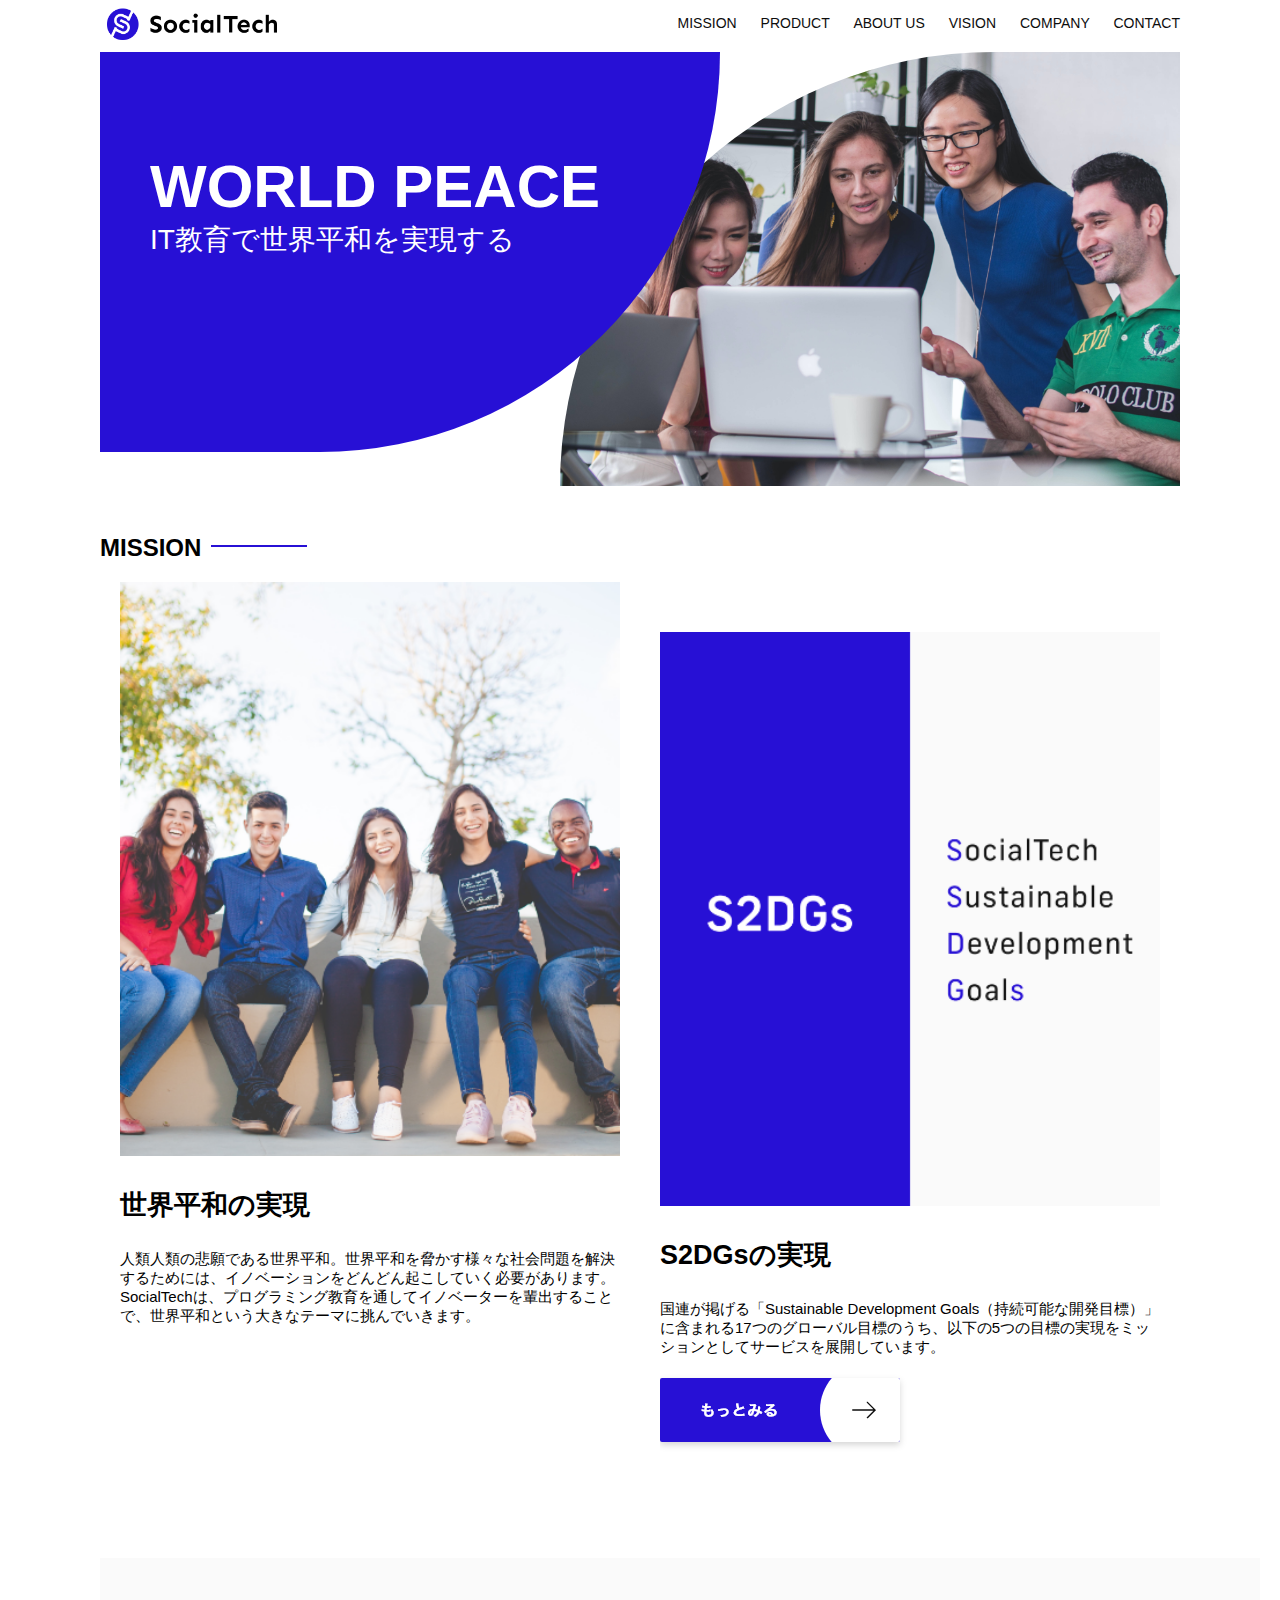
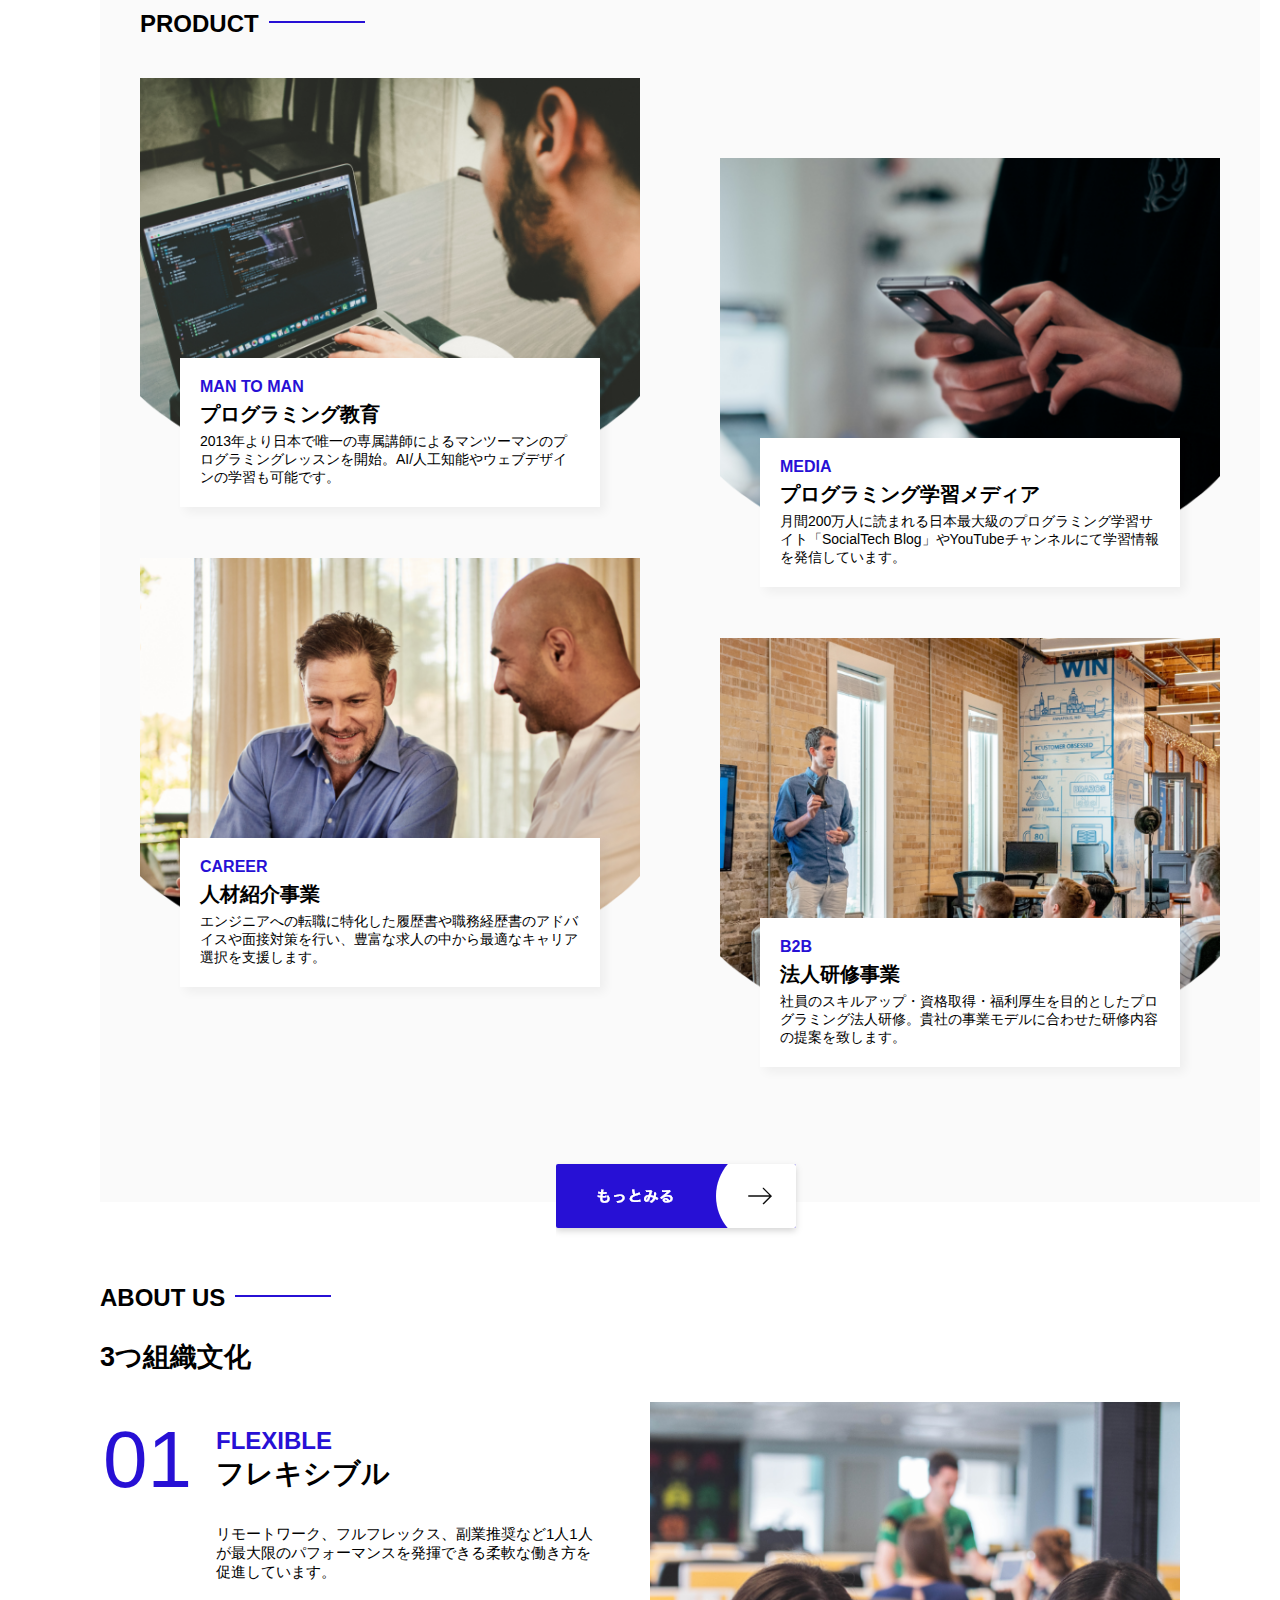
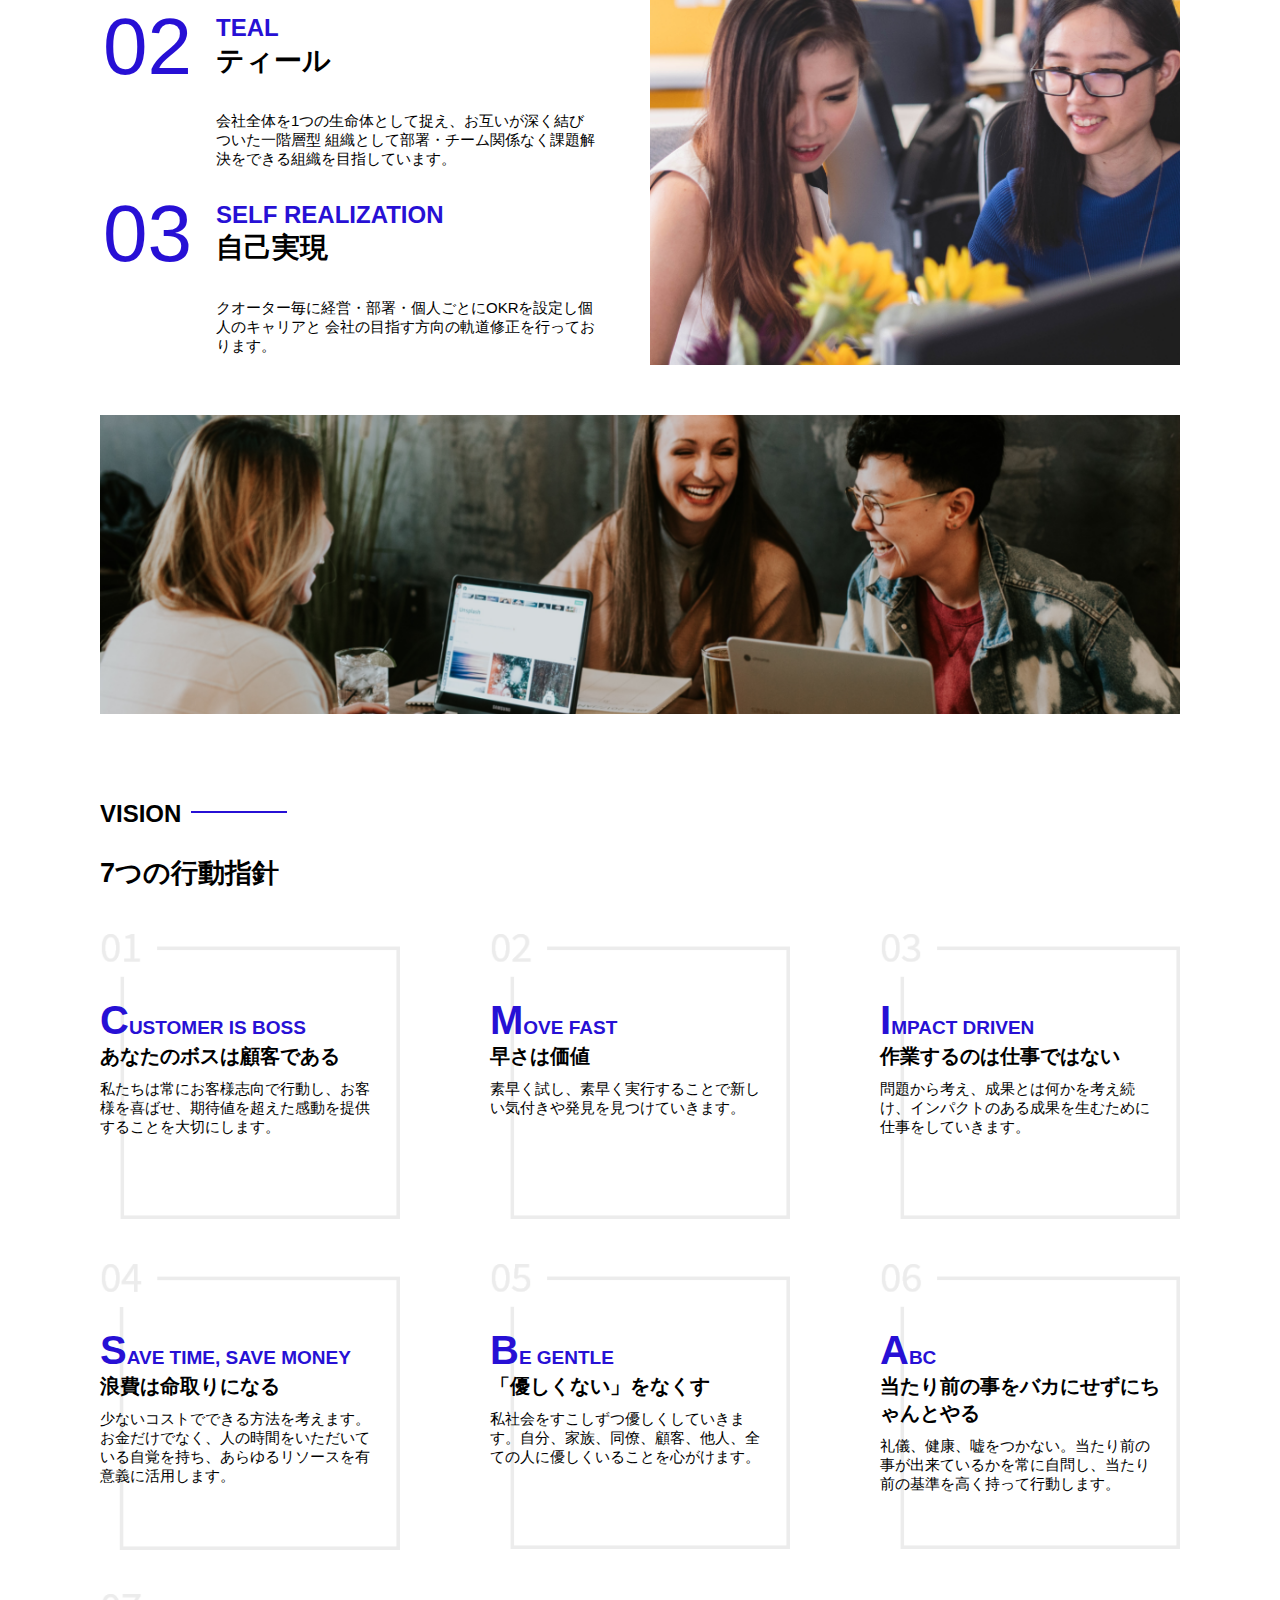
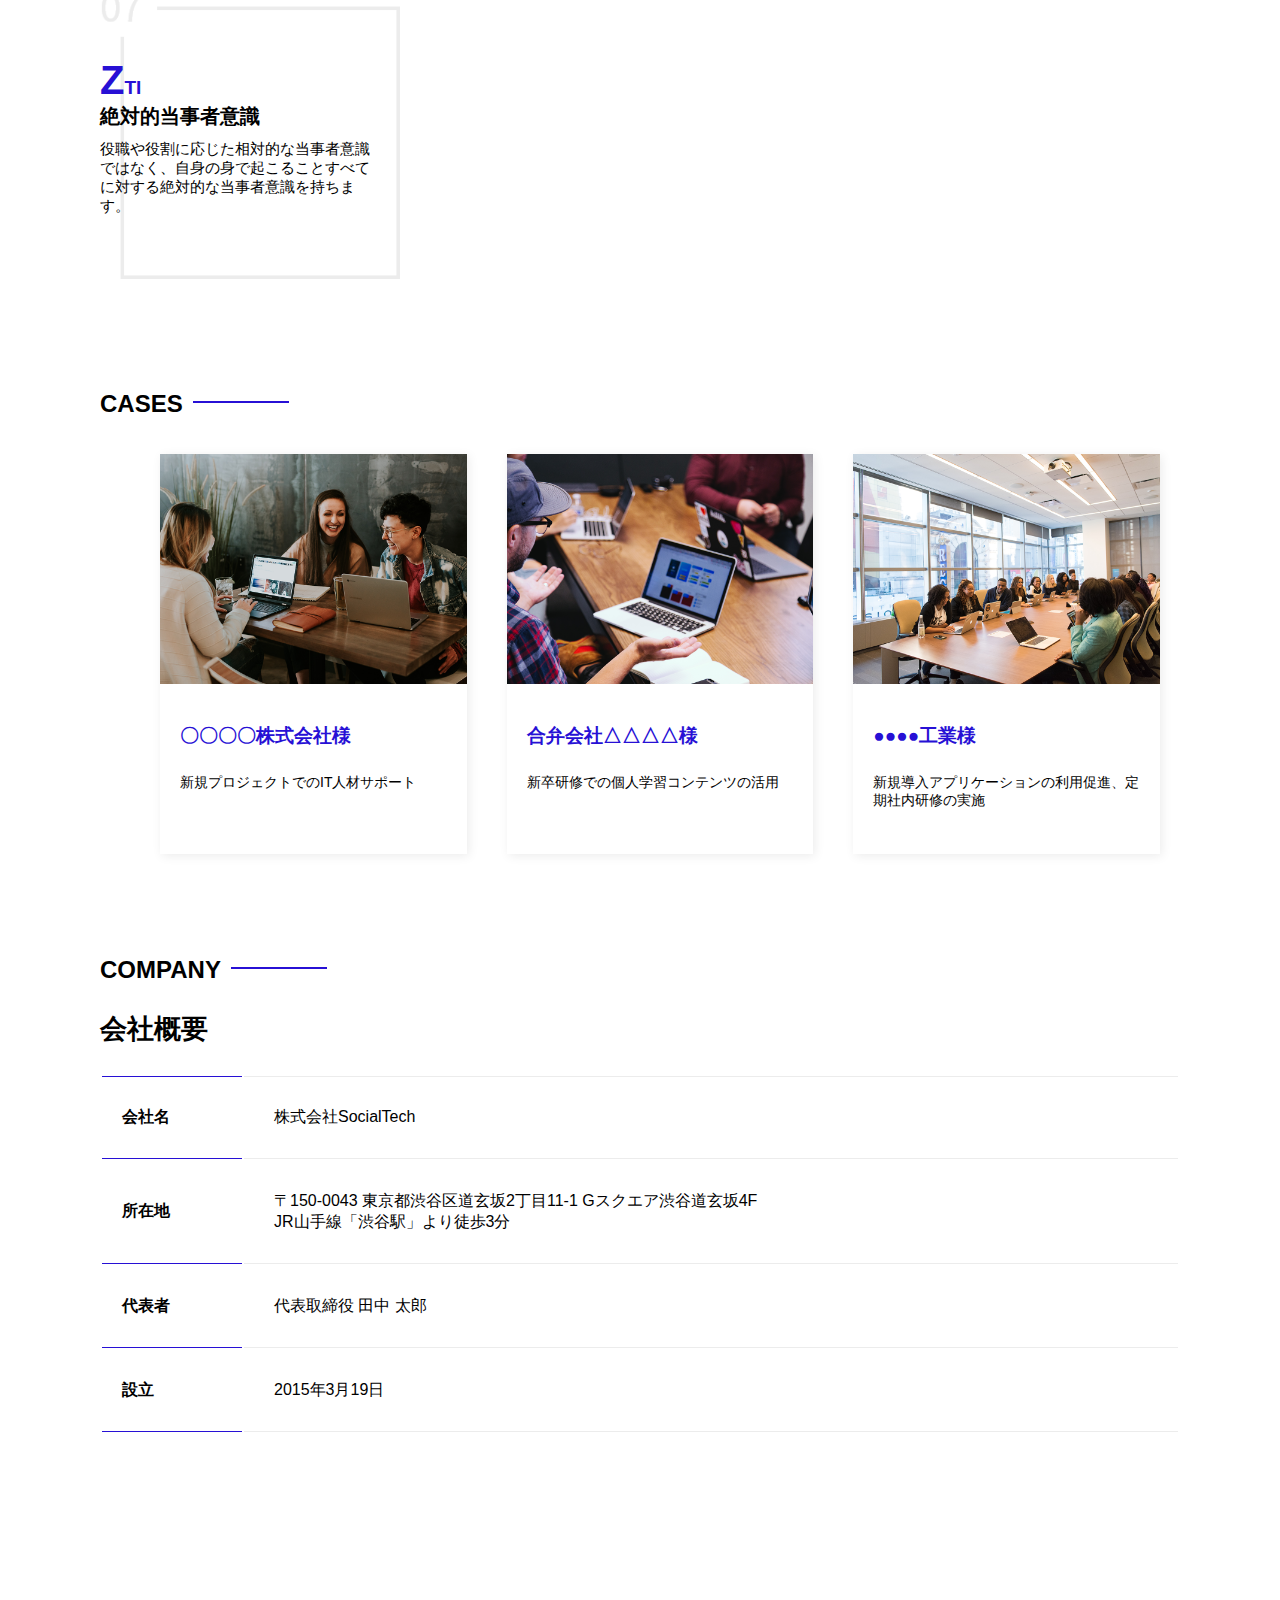
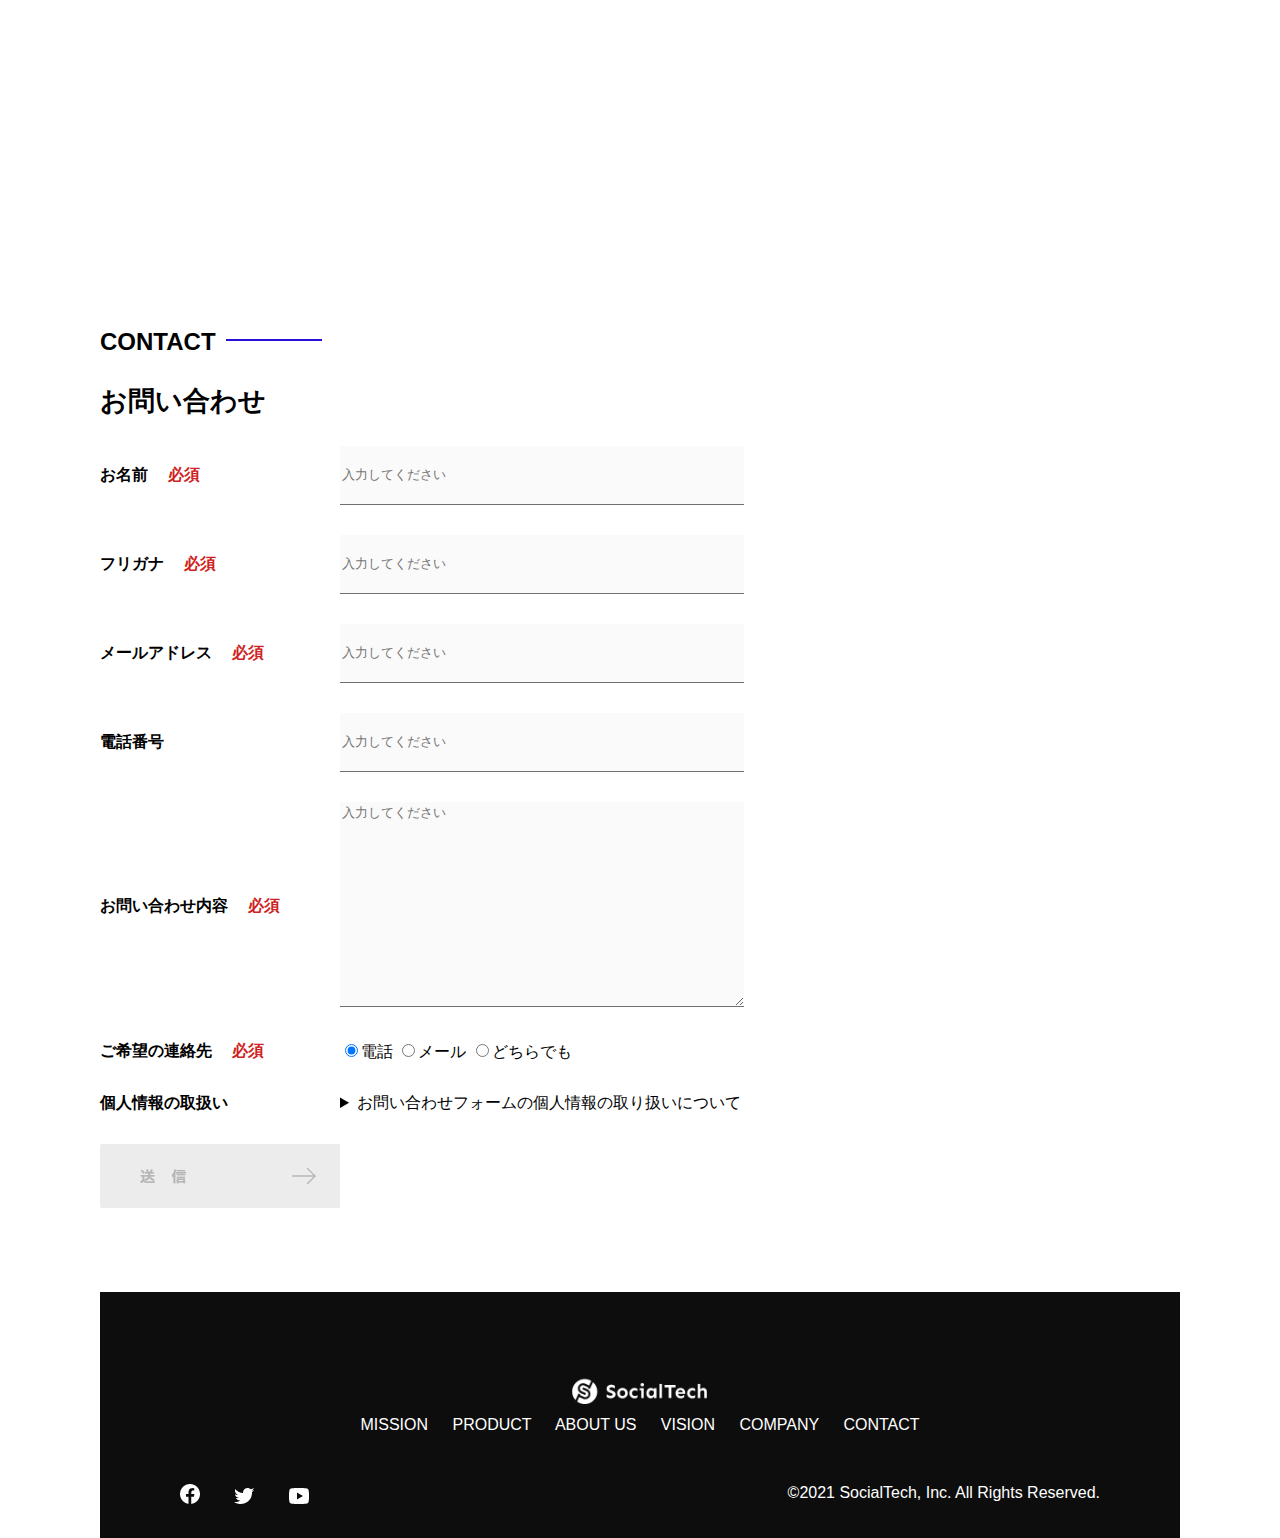
==== commit 196546eb: "started smartphone optimization" ====
--- a/index.html
+++ b/index.html
@@ -17,6 +17,23 @@
                 <a href="index.html#vision">VISION</a>
                 <a href="index.html#company">COMPANY</a>
                 <a href="index.html#contact">CONTACT</a>
+            </nav>
+            <img id="menu-sp" src="images/button-menu.png" alt="ナビゲーションを開く" onclick="document.getElementById('nav-sp').style.display = 'block'">
+            <!-- スマホ用ナビゲーション -->
+            <nav id="nav-sp">
+                <img id="close" src="images/button-close.png" alt="ナビゲーションを閉じる" onclick="document.getElementById('nav-sp').style.display = 'none'">
+                <a id="logo-sp" href="index.html" onclick="document.getElementById('nav-sp').style.display = 'none'"><img src="images/logo-sp.png" alt="トップページに戻る"></a>
+                <a class="menu" href="mission.html" onclick="document.getElementById('nav-sp').style.display = 'none'">MISSION</a>
+                <a class="menu" href="product.html" onclick="document.getElementById('nav-sp').style.display = 'none'">PRODUCT</a>
+                <a class="menu" href="index.html#aboutus" onclick="document.getElementById('nav-sp').style.display = 'none'">ABOUT US</a>
+                <a class="menu" href="index.html#vision" onclick="document.getElementById('nav-sp').style.display = 'none'">VISION</a>
+                <a class="menu" href="index.html#company" onclick="document.getElementById('nav-sp').style.display = 'none'">COMPANY</a>
+                <a class="menu" href="index.html#contact" onclick="document.getElementById('nav-sp').style.display = 'none'">CONTACT</a>
+                <div id="sns">
+                    <a href="https://www.facebook.com/sejuku2013"><img src="images/button-facebook.png" alt="Facebookのリンク"></a>
+                    <a href="https://twitter.com/samuraijuku"><img src="images/button-twitter.png" alt="Twitterのリンク"></a>
+                    <a href="https://www.youtube.com/channel/UCCFOQO5aDK0xXam4cUQXT8g"><img src="images/button-youtube.png" alt="YouTubeのリンク"></a>
+                </div>
             </nav>
         </header>
         <main>
--- a/style.css
+++ b/style.css
@@ -9,6 +9,8 @@
 }
 
 /* PC用スタイル */
+@media screen and (min-width: 768px) {
+    
 /* 横幅 */
 body {
     max-width: 1080px;
@@ -49,6 +51,10 @@
 
 #nav-pc > a:active {
     color: #0d0d0d;
+}
+
+#nav-sp, #menu-sp {
+    display: none;
 }
 
 #main-visual {
@@ -299,6 +305,43 @@
     margin: 10px 0 0 0;
 }
 
+/* ケース */
+#cases {
+    margin-top: 40px;
+    margin-bottom: 40px;
+    width: 100%;
+}
+
+#cases > ul {
+    display: flex;
+    list-style: none;
+}
+
+.case-card {
+    width: 33%;
+    margin: 20px;
+    background-color: #ffffff;
+    min-height: 400px;
+    box-shadow: 2px 2px 10px #ececec;
+}
+
+.case-img {
+    width: 100%;
+}
+
+.case-info {
+    padding: 10px 20px 10px 20px;
+}
+
+.case-name {
+    color: #2710d5;
+    font-size: 19px;
+}
+
+.case-content {
+    font-size: 14px;
+}
+
 /* 会社概要 */
 #company {
     margin: 80px auto 80px auto;
@@ -446,39 +489,149 @@
     float: right;
 }
 
-/* ケース */
-#cases {
-    margin-top: 40px;
-    margin-bottom: 40px;
-    width: 100%;
-}
-
-#cases > ul {
-    display: flex;
-    list-style: none;
-}
-
-.case-card {
-    width: 33%;
-    margin: 20px;
-    background-color: #ffffff;
-    min-height: 400px;
-    box-shadow: 2px 2px 10px #ececec;
-}
-
-.case-img {
-    width: 100%;
-}
-
-.case-info {
-    padding: 10px 20px 10px 20px;
-}
-
-.case-name {
-    color: #2710d5;
-    font-size: 19px;
-}
-
-.case-content {
-    font-size: 14px;
+}
+
+/* スマートフォン用のスタイル */
+
+@media screen and (max-width: 767px) {
+    body {
+        min-width: 375px;
+        margin: 0;
+    }
+
+    #nav-pc {
+        display: none;
+    }
+
+    #menu-sp {
+        float: right;
+        padding: 0;
+    }
+
+    #nav-sp {
+        background-color: #2710d5;
+        position: absolute;
+        left: 0;
+        top: 0;
+        height: 100%;
+        width: 100%;
+        display: none;
+        z-index: 100;
+    }
+
+    #close {
+        position: absolute;
+        top: 20px;
+        right: 20px;
+    }
+
+    #logo-sp {
+        margin: 80px 0 30px 20px;
+    }
+
+    #nav-sp > a {
+        display: block;
+    }
+
+    #nav-sp > a:link {
+        color: #ffffff;
+    }
+
+    #nav-sp > a:visited {
+        color: #ffffff;
+    }
+
+    #nav-sp > a:hover {
+        color: #ffffff;
+        text-decoration: underline;
+    }
+
+    #nav-sp > a:active {
+        color: #ffffff;
+    }
+
+    #nav-sp > .menu {
+        text-decoration: none;
+        display: block;
+        margin: 0 20px 0 20px;
+        height: 44px;
+        font-size: 16px;
+        background-image: url("images/arrow.png");
+        background-repeat: no-repeat;
+        background-position: right top;
+    }
+
+    #sns {
+        position: absolute;
+        bottom: 20px;
+        left: 20px;
+    }
+
+    #sns > a {
+        margin-right: 30px;
+    }
+
+    /* メインビジュアル */
+    #main-visual {
+        position: relative;
+        height: 470px;
+        width: 100%;
+        overflow: hidden;
+    }
+
+    #main-visual > div {
+        position: absolute;
+        top: 0;
+        left: 0;
+        background-color: #2710d5;
+        color: white;
+        border-radius: 0 0 476px 0;
+        text-align: center;
+        height: 280px;
+        width: 100%;
+        z-index: 11;
+    }
+
+    #main-visual > div > h1 {
+        font-size: 28px;
+        margin: 90px 0 0 0;
+    }
+
+    #main-visual > div > p {
+        margin: 0;
+    }
+
+    #main-visual > img {
+        width: 100%;
+        border-radius: 476px 0 0 0;
+        z-index: 10;
+        position: absolute;
+        bottom: 0;
+        right: 0;
+    }
+
+    h2::after {
+        content: url("images/line.png");
+        margin-left: 10px;
+    }
+
+    h3 {
+        font-size: 24px;
+        margin: 10px 0 0 0;
+    }
+
+    /* ミッション */
+
+    #mission {
+        margin: 20px;
+    }
+
+    #mission-photo {
+        width: 100%;
+    }
+
+    #s2dgs {
+        width: 100%;
+    }
+    
 }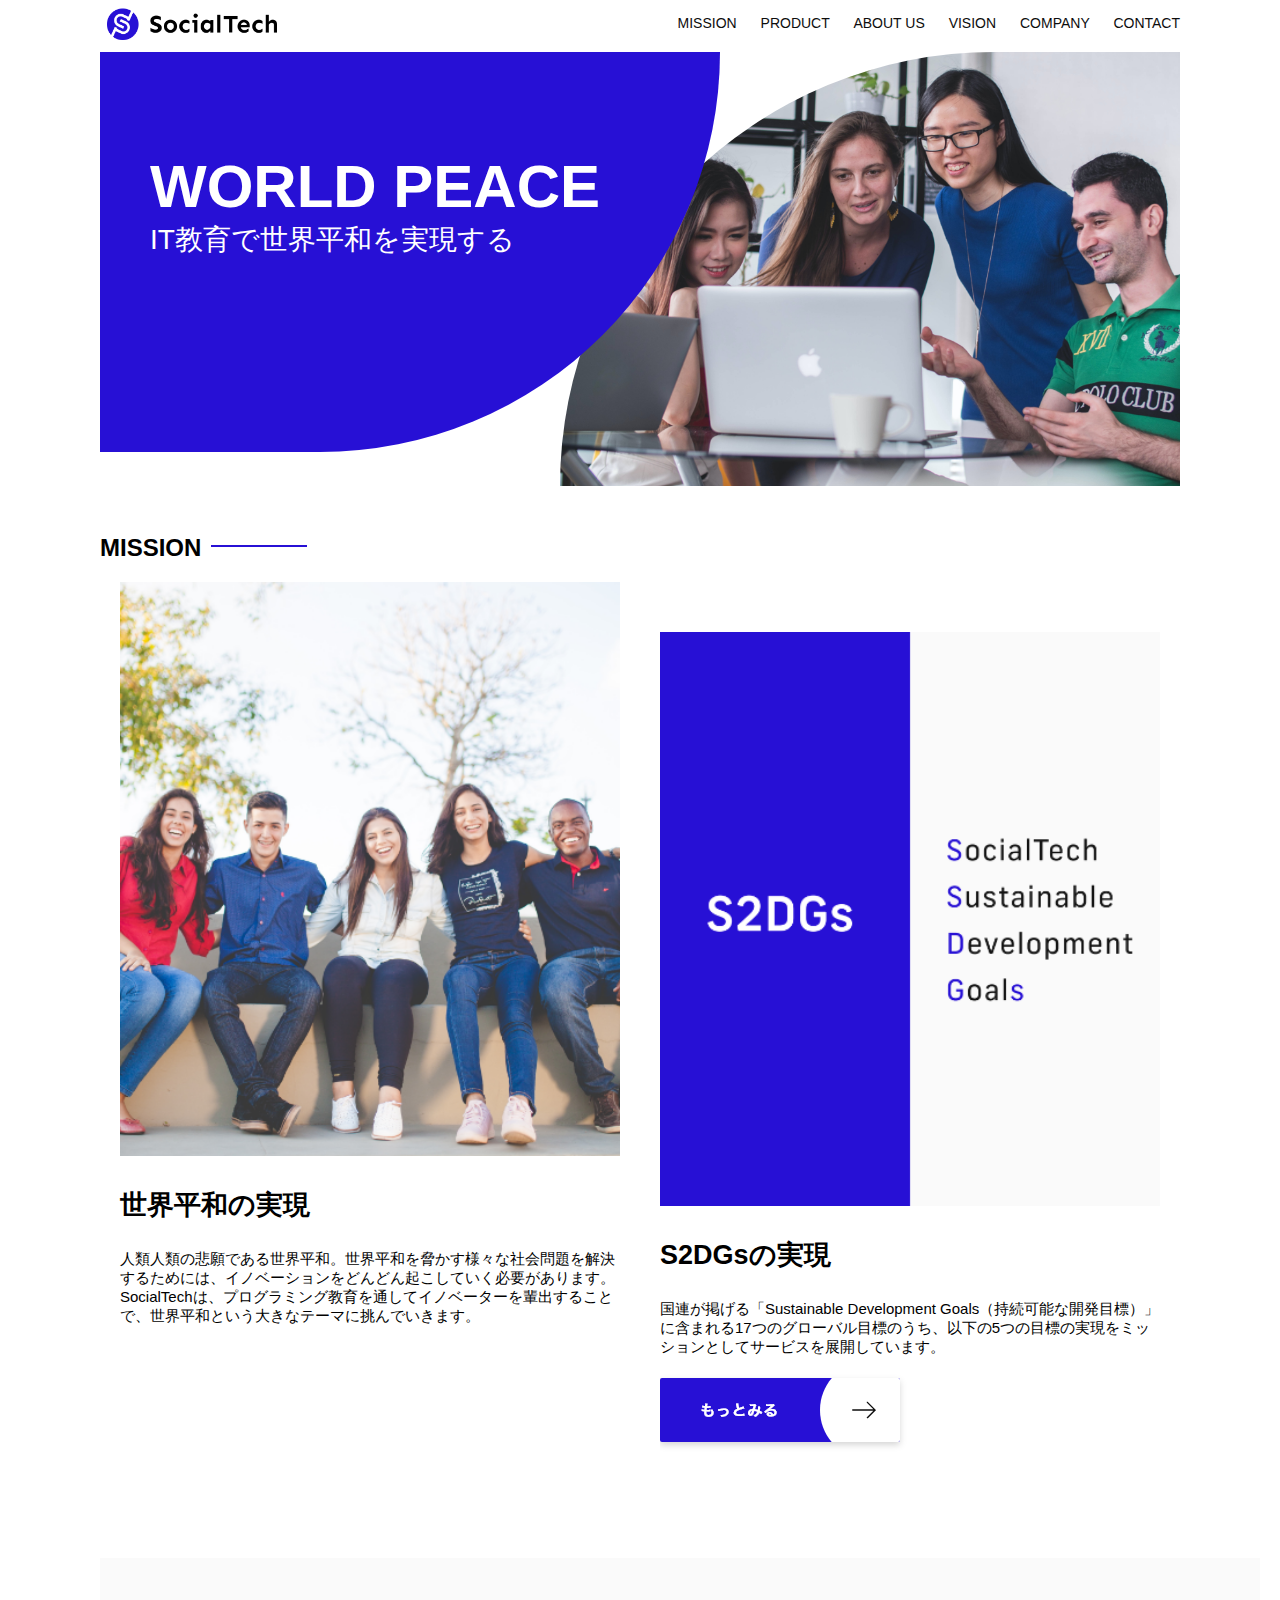
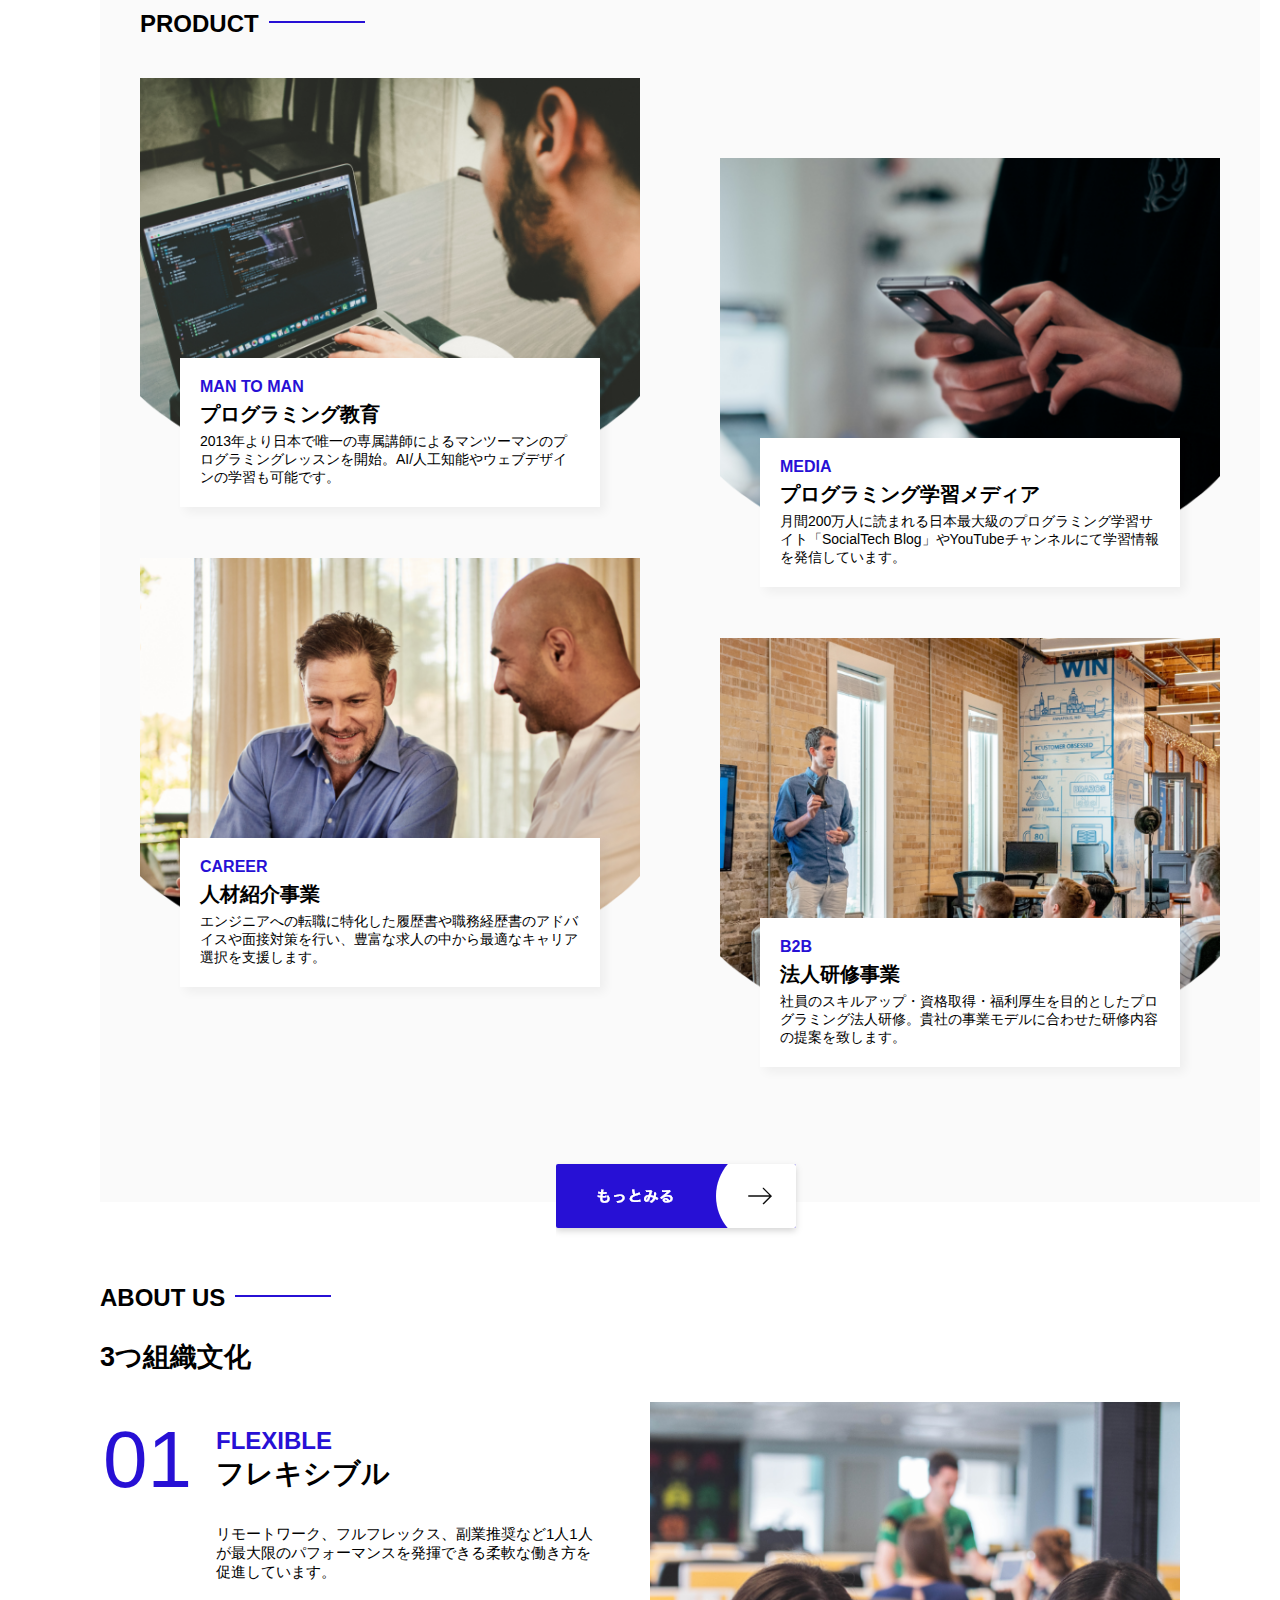
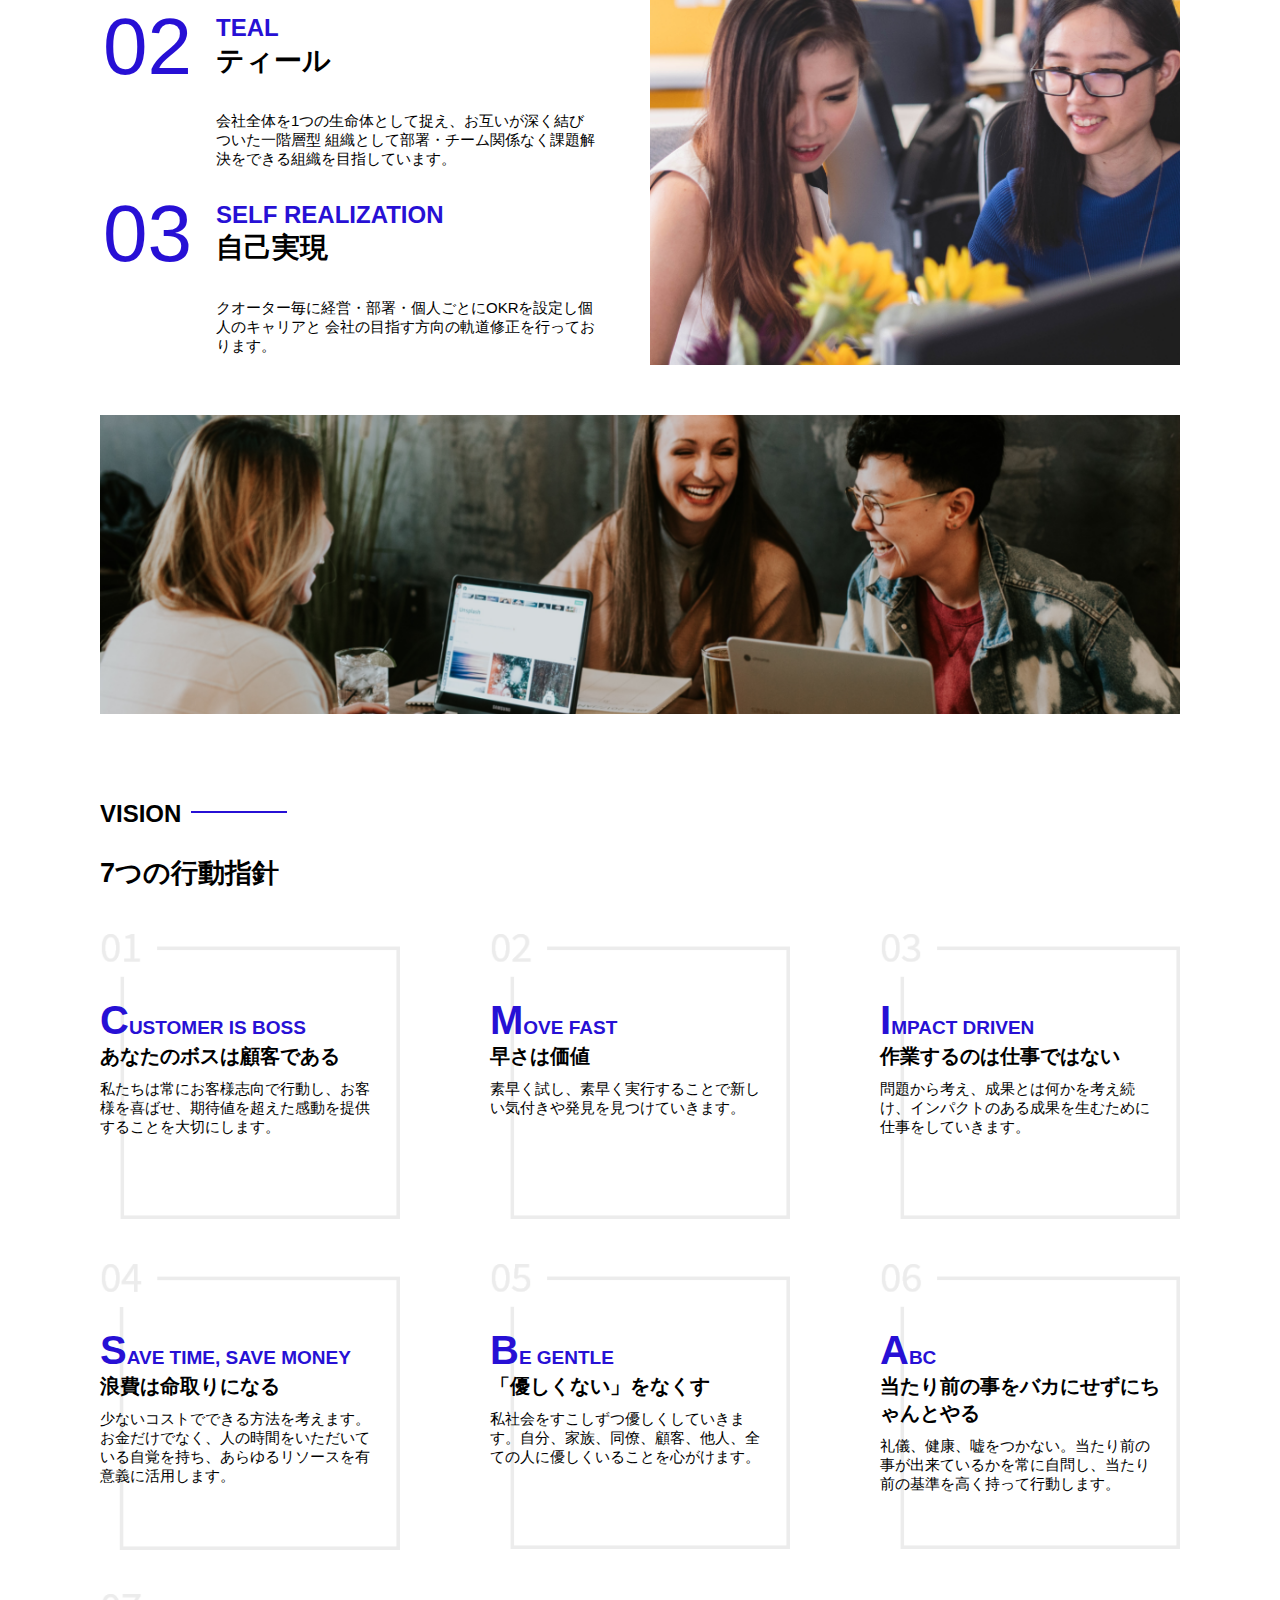
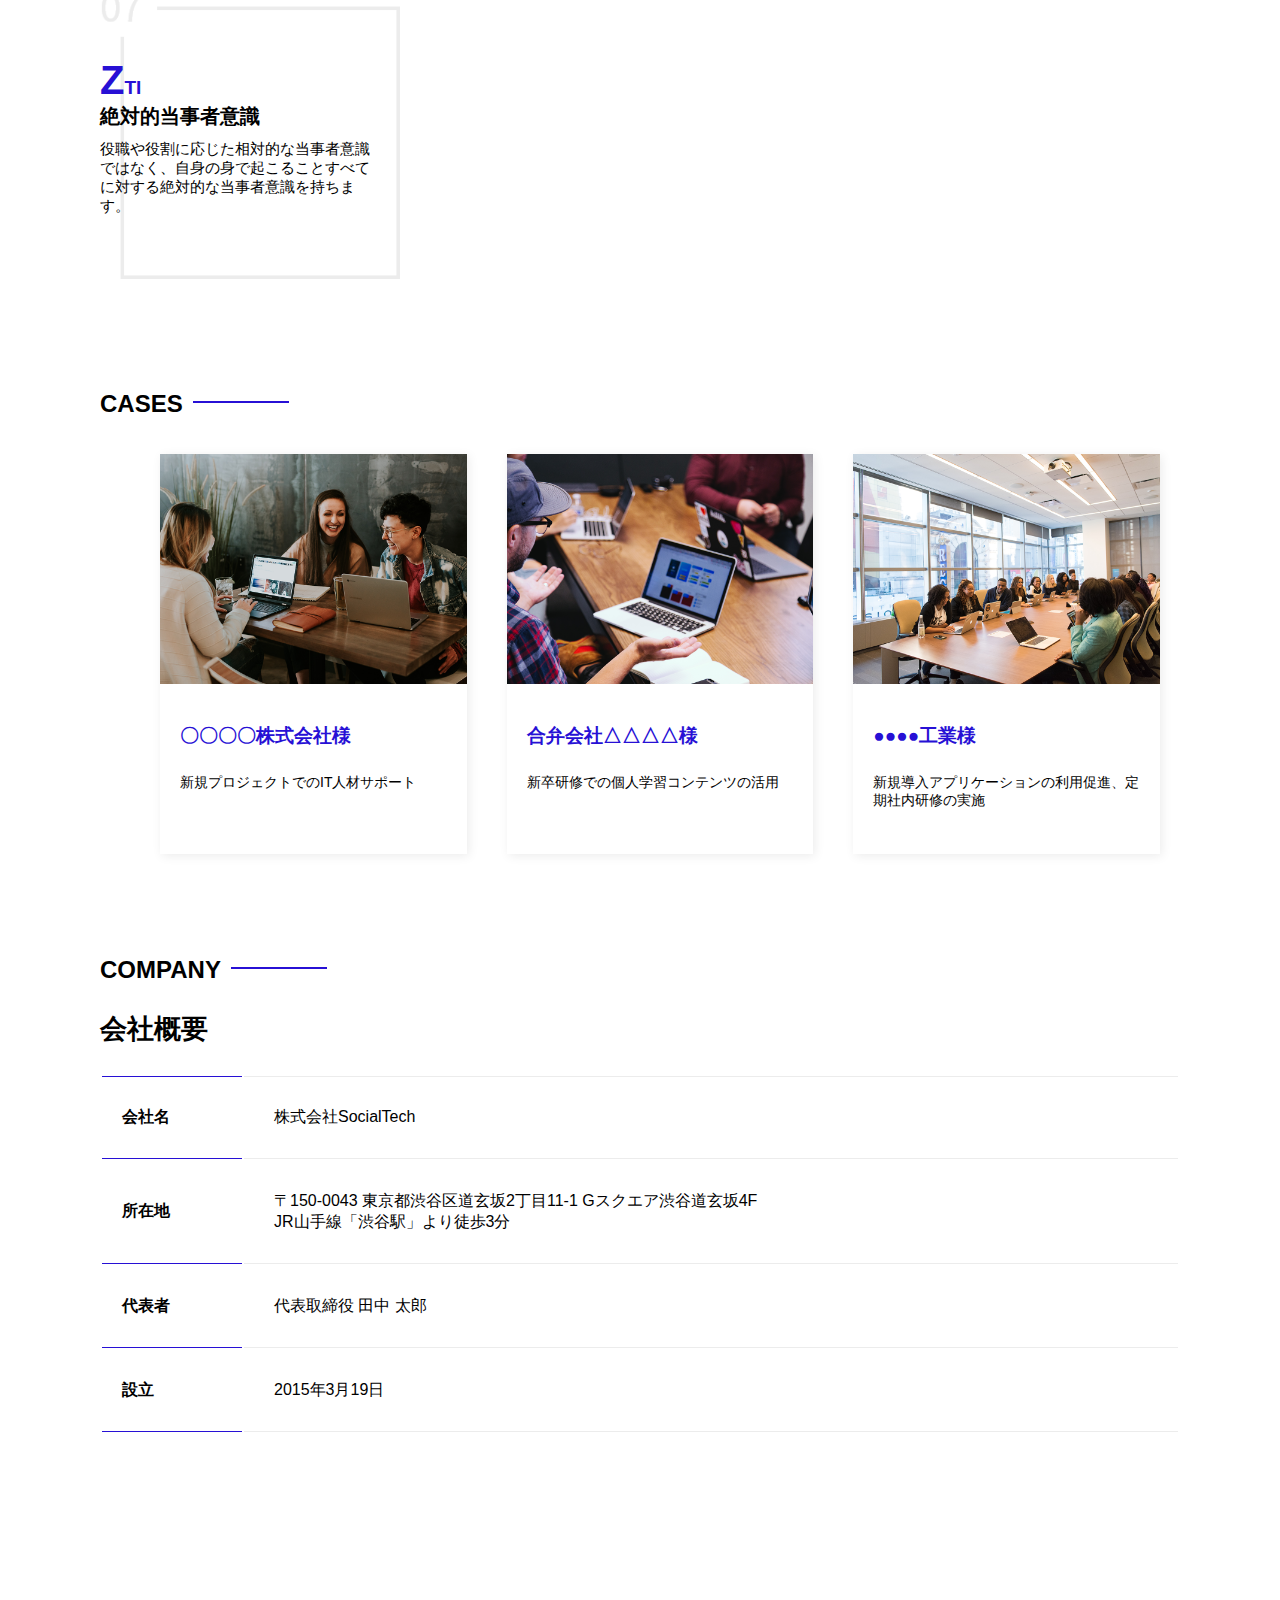
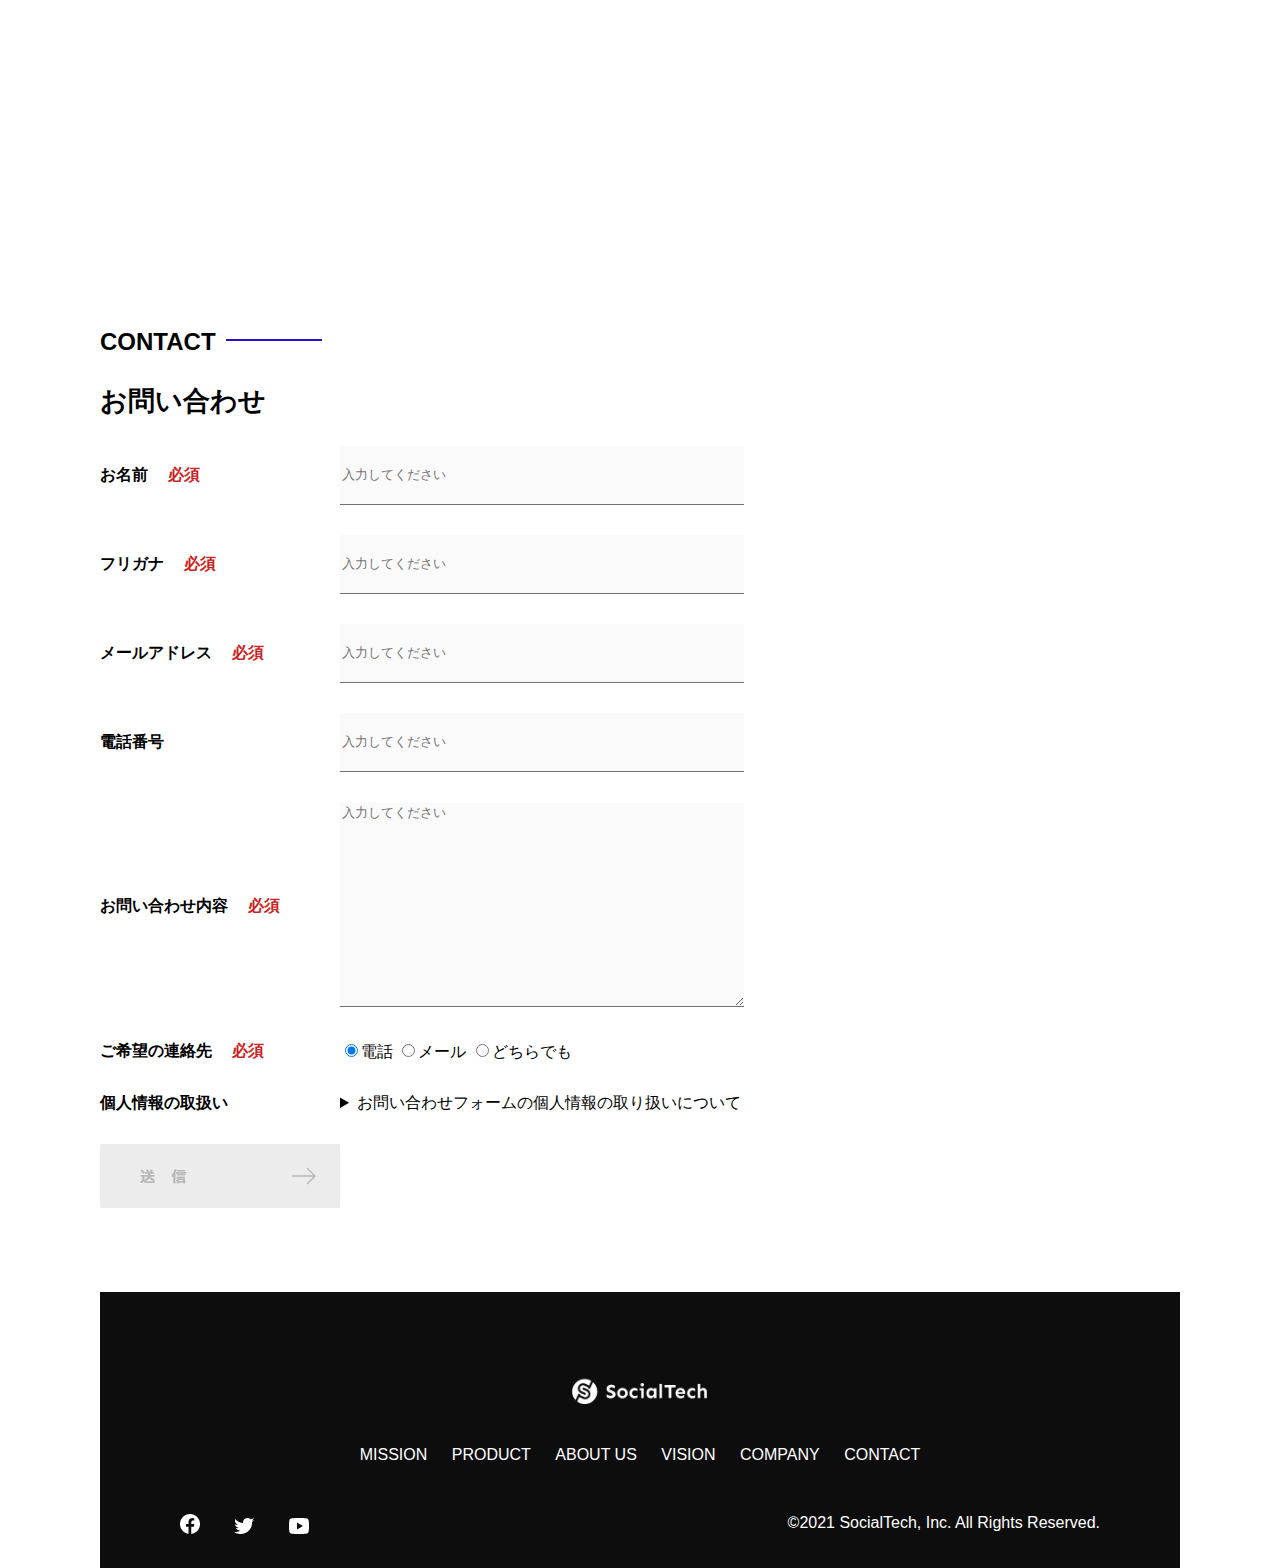
==== commit e9d5bd1d: "finished smartphone display" ====
--- a/index.html
+++ b/index.html
@@ -392,7 +392,7 @@
                 </section>
             </article>
             <footer>
-                <div id="foooter-logo">
+                <div id="footer-logo">
                     <img src="images/logo-sp.png" alt="SocialTech">
                 </div>
                 <div id="footer-link">
--- a/style.css
+++ b/style.css
@@ -634,4 +634,289 @@
         width: 100%;
     }
     
+    /* プロダクト */
+
+    #product {
+        background-color: #fafafa;
+        padding-top: 10px;
+    }
+
+    #product h2 {
+        margin-left: 20px;
+    }
+
+    #product-left, #product-right {
+        margin-right: 20px;
+        margin-left: 20px;
+    }
+
+    #product-left > div, #product-right > div {
+        position: relative;
+        height: 540px;
+    }
+
+    .product-explain {
+        background-color: #ffffff;
+        position: absolute;
+        left: 0;
+        bottom: 50px;
+        padding: 20px;
+        box-shadow: 5px 5px 10px rgba(0, 0, 0, 0.05);
+    }
+
+    .product-explain > span {
+        color: #2710d5;
+        font-weight: bold;
+        font-size: 16px;
+        margin: 0px;
+    }
+
+    .product-explain > h3 {
+        margin: 10px 0 10px 0;
+    }
+
+    .product-photo {
+        width: 100%;
+    }
+
+    #product-more > img {
+        margin: 0 0 -42px 20px;
+    }
+
+    /*ABOUT US*/
+
+    #aboutus {
+        margin: 80px 20px 80px 20px;
+    }
+
+    #aboutus > div {
+        display: flex;
+        flex-direction: column;
+    }
+
+    .culture-table {
+        width: 100%;
+        padding-right: 20px;
+        order: 2;
+    }
+
+    .culture-img {
+        width: 100%;
+        order: 1;
+    }
+
+    .culture-img2 {
+        width: 100%;
+    }
+
+    .culture-num {
+        font-size: 80px;
+        color: #2710d5;
+    }
+
+    .culture-en {
+        color: #2710d5;
+        font-weight: bold;
+        font-size: 24px;
+        display: block;
+    }
+
+    .culture-jp {
+        display: block;
+    }
+
+    .culture-description {
+        margin: 0;
+    }
+
+    /* ビジョン */
+    #vision {
+        margin: 80px 20px 80px 20px;
+    }
+
+    .vision-box {
+        width: 300px;
+        height: 300px;
+        margin-bottom: 30px;
+        position: relative;
+    }
+
+    .vision-box > img {
+        width: 100%;
+        height: auto;
+        position: absolute;
+        top: 0;
+        left: 0;
+        z-index: 30;
+    }
+
+    .vision-box > span {
+        position: absolute;
+        top: 0;
+        left: 0;
+        z-index: 31;
+        margin-right: 20px;
+    }
+
+    .vision-box > span > h4 {
+        color: #2710d5;
+        font-size: 19px;
+        margin: 60px 0 0 0;
+    }
+
+    .vision-box > span > h5 {
+        font-size: 20px;
+        margin: 0 0 0 0;
+    }
+
+    .vision-box > span > p {
+        margin: 10px 0 0 0;
+    }
+
+    /* 会社概要 */
+
+    #company {
+        margin: 0 20px 0 20px;
+    }
+
+    #company > h3 {
+        margin-bottom: 20px;
+    }
+
+    #company > table {
+        width: 100%;
+    }
+
+    .tableheader-first {
+        text-align: left;
+        padding: 20px;
+        border-bottom: 1px solid #2710d5;
+        border-top: 1px solid #2710d5;
+        width: 50px;
+    }
+
+    .tableheader {
+        text-align: left;
+        padding: 20px;
+        border-bottom: 1px solid #2710d5;;
+        width: 50px;
+    }
+
+    .cell {
+        padding: 20px;
+        border-bottom: 1px solid #ececec;
+    }
+
+    .cell-first {
+        padding: 20px;
+        border: 1px solid #ececec;
+        border-top: 1px solid #ececec;
+    }
+
+    #company > iframe {
+        width: 100%;
+        height: 240px;
+        margin: 40px 0 0 0;
+    }
+
+    /* お問い合わせ */
+
+    #contact {
+        margin: 80px 20px 80px 20px;
+    }
+
+    #contact > h3 {
+        margin-bottom: 20px;
+    }
+
+    #contact > form > div {
+        margin-bottom: 20px;
+    }
+
+    .contact-heading {
+        margin-bottom: 20px;
+    }
+
+    .contact-label {
+        font-weight: bold;
+    }
+
+    .contact-span {
+        color: #ce2222;
+        margin: 0 0 0 20px;
+        font-weight: bold;
+    }
+
+    .contact-textbox {
+        height: 56px;
+        border-top: 0;
+        border-left: 0;
+        border-right: 0;
+        background-color: #fafafa;
+        border-bottom-color: #707070;
+        border-bottom-width: 1px;
+        border-style: solid;
+        min-width: 300px;
+        width: 100%;
+    }
+
+    .contact-textarea {
+        height: 150px;
+        border-top: 0;
+        border-left: 0;
+        border-right: 0;
+        background-color: #fafafa;
+        width: 100%;
+    }
+
+    .radiobutton {
+        margin-bottom: 20px;
+    }
+
+    .radiobutton + label::after {
+        content: '\A';
+        white-space: pre;
+    }
+
+    footer {
+        background-color: #0d0d0d;
+        padding: 30px 20px 50px 20px;
+    }
+
+    #footer-logo {
+        margin-bottom: 30px;
+    }
+
+    #footer-link {
+        margin-bottom: 50px;
+    }
+
+    #footer-link > a {
+        text-decoration: none;
+        margin: 0 20px 30px 0;
+        display: block;
+        background-image: url("images/arrow.png");
+        background-repeat: no-repeat;
+        background-position: right top;
+    }
+
+    #footer-link > a:link, #footer-link > a:visited, #footer-link a:hover, #footer-link > a:active {
+        color: #ffffff;
+    }
+
+    #footer-link > a:hover {
+        text-decoration: underline;
+    }
+
+    #sns-footer > a {
+        margin-right: 30px;
+    }
+
+    #copyright {
+        font-size: 12px;
+        display: block;
+        margin-top: 30px;
+        color: #ffffff;
+    }
+    
 }